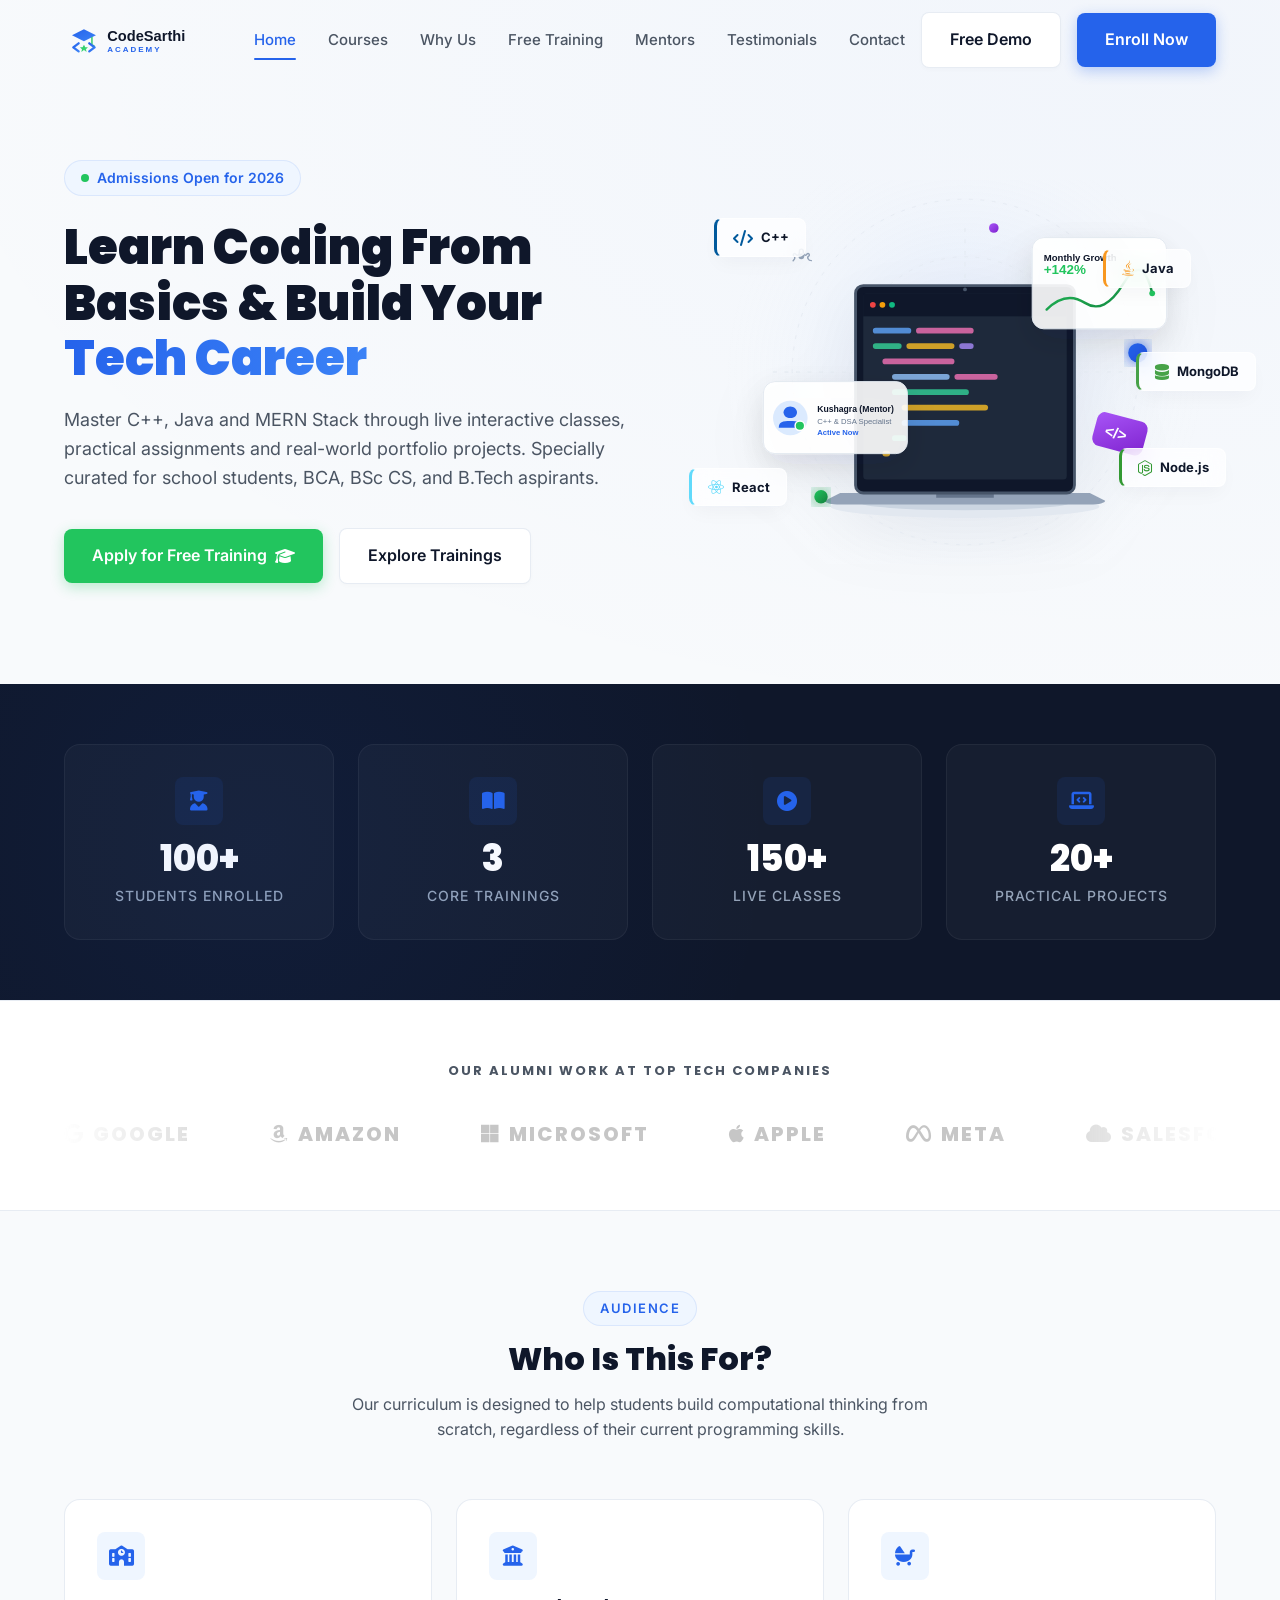
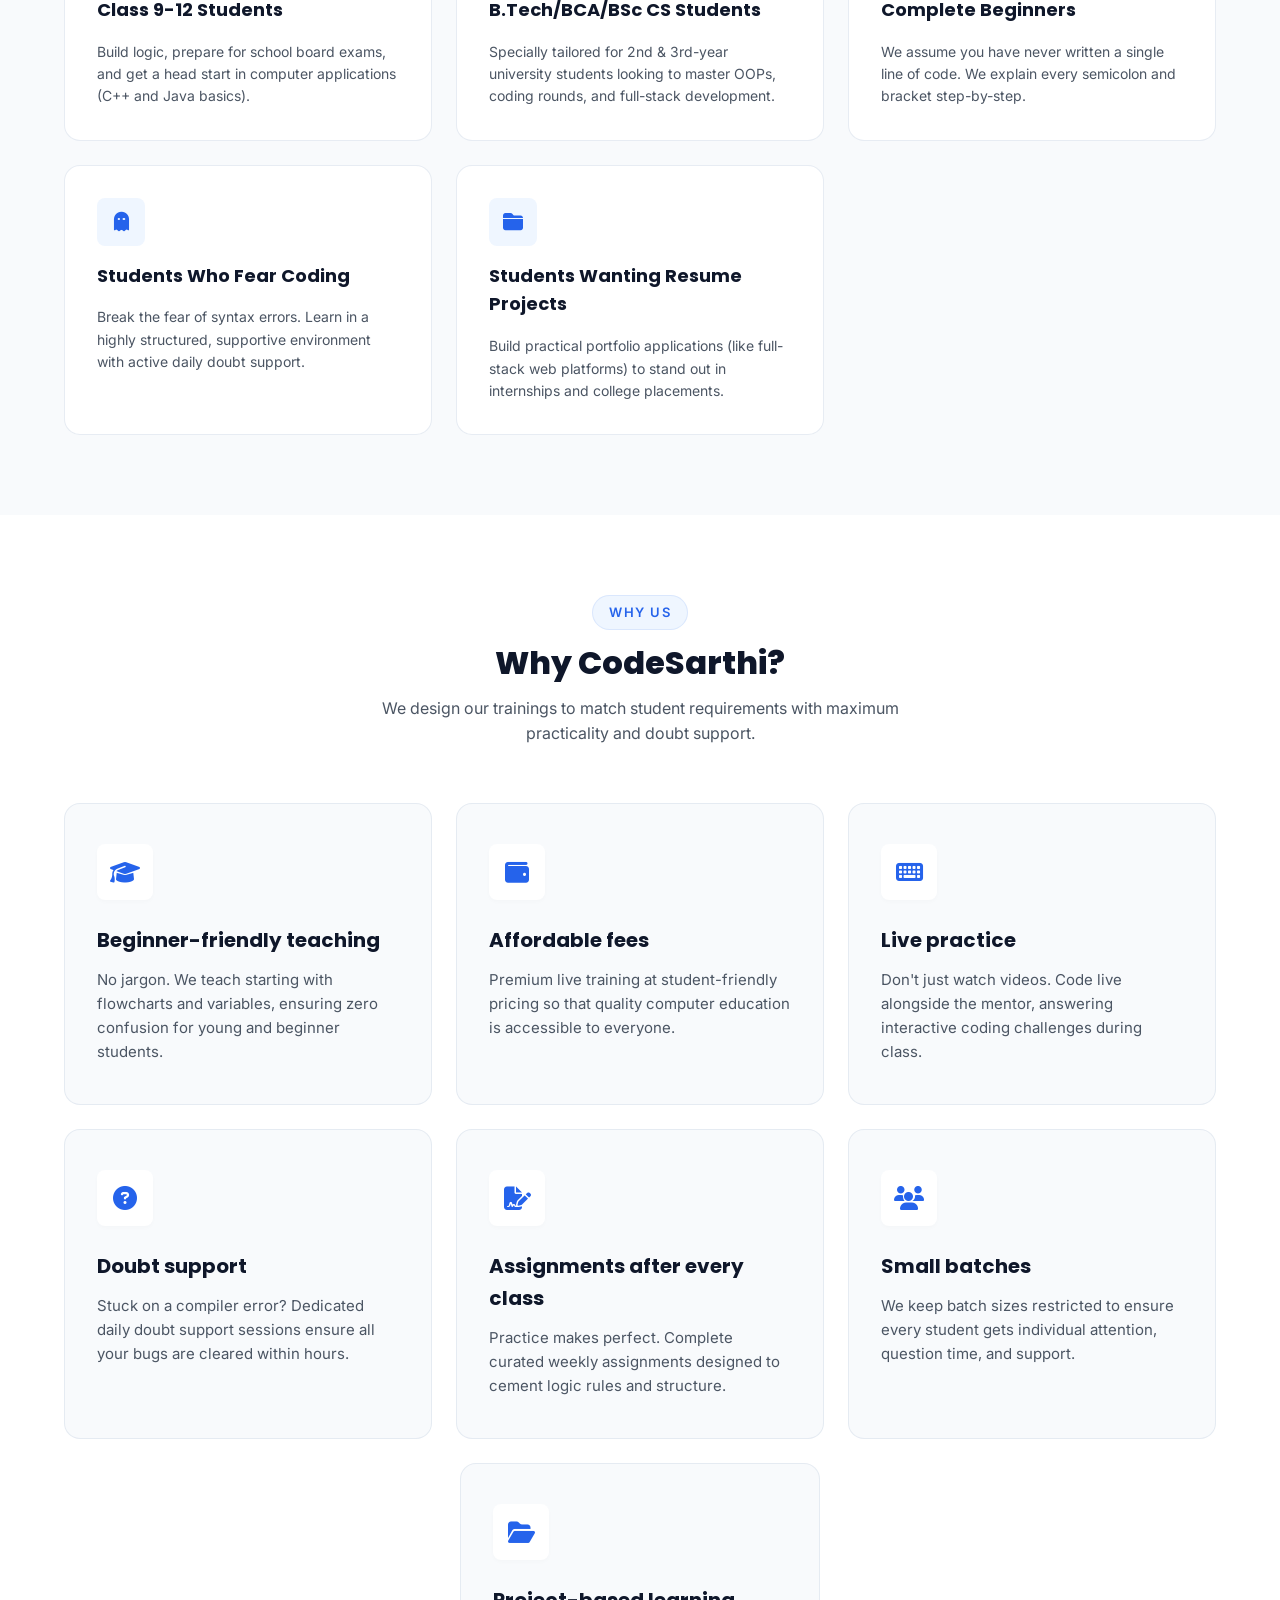
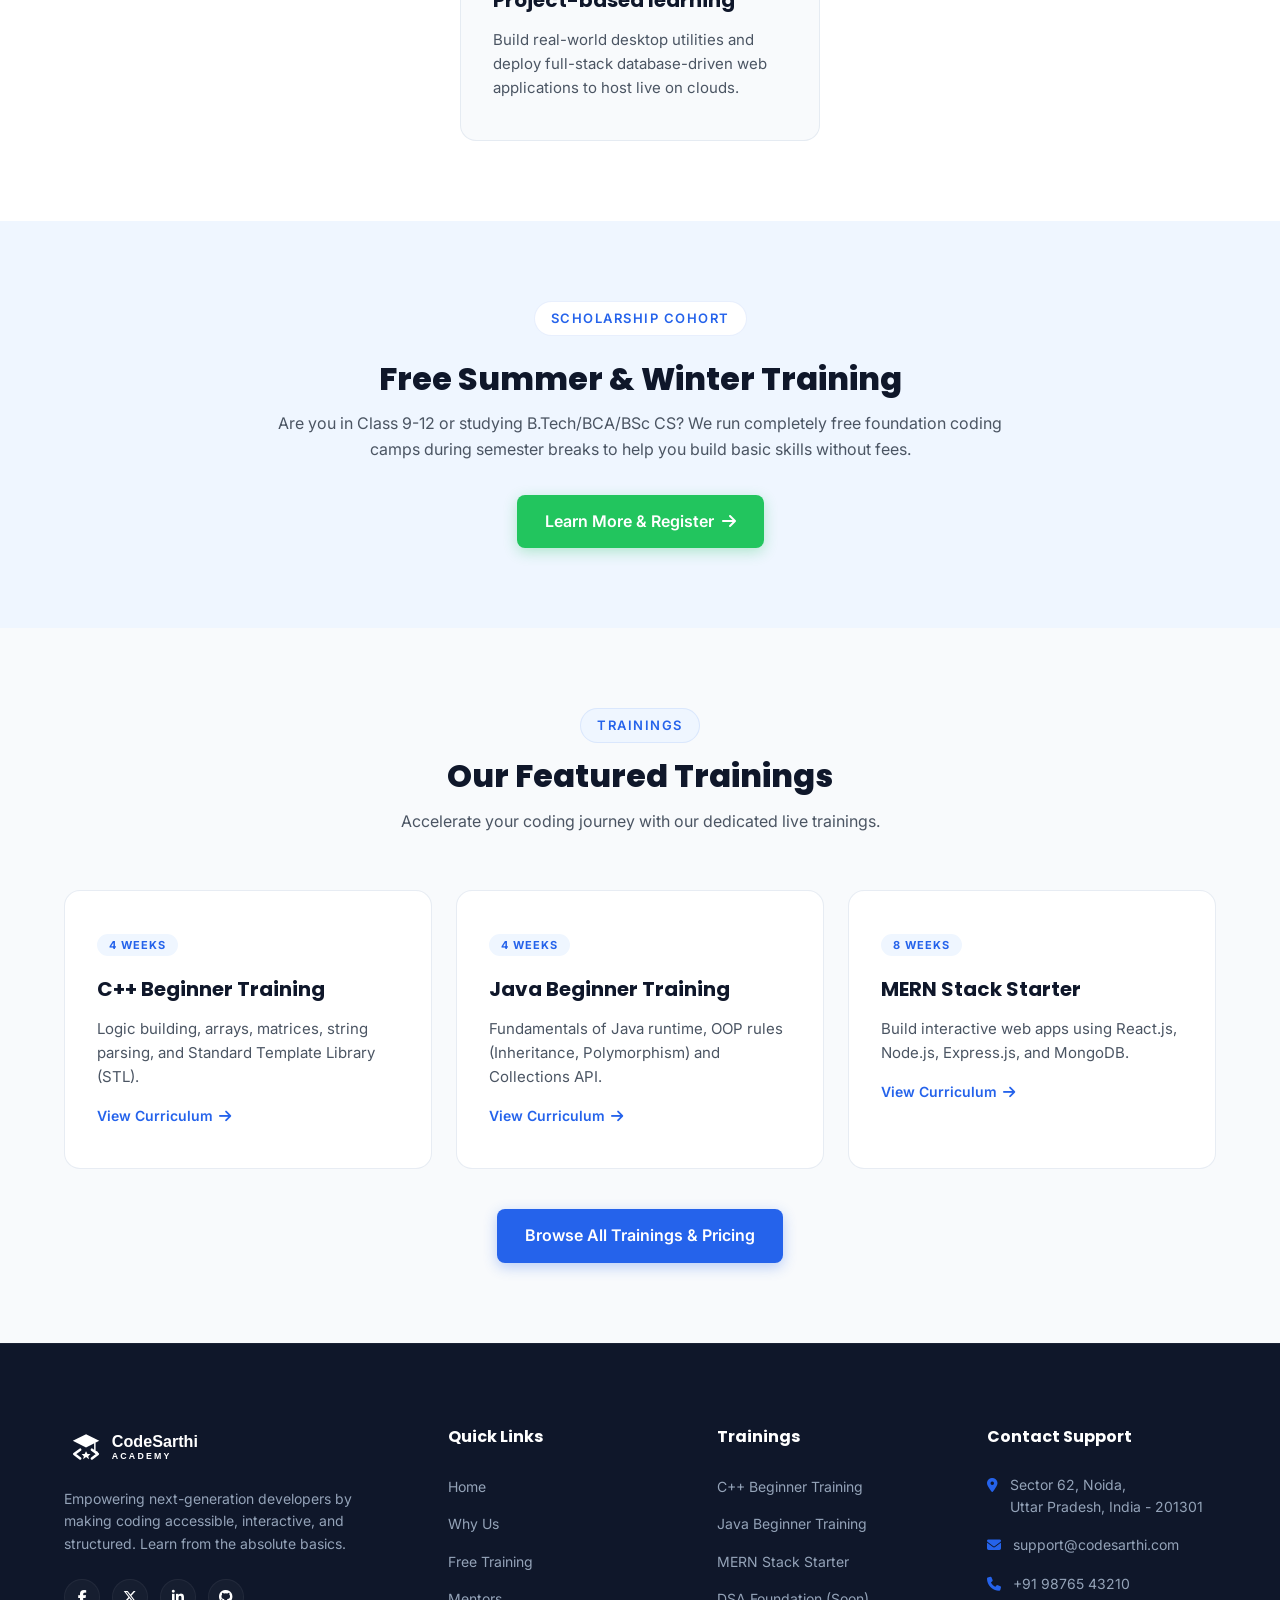
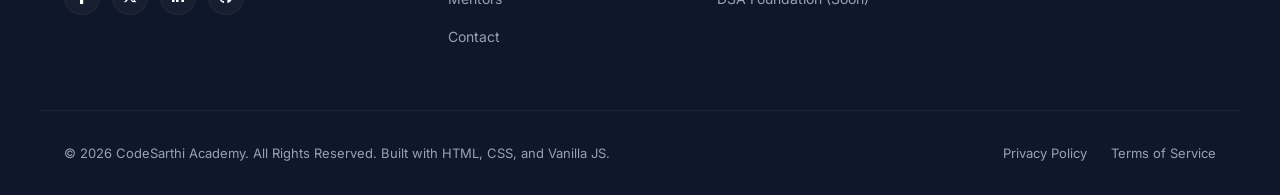
==== index.html @ 5a0ca350 "Initial commit" ====
<!DOCTYPE html>
<html lang="en">
<head>
  <!-- SEO Meta Tags -->
  <meta charset="UTF-8">
  <meta name="viewport" content="width=device-width, initial-scale=1.0">
  <title>CodeSarthi Academy | Learn C++, Java &amp; MERN Stack</title>
  
  <meta name="description" content="Learn C++, Java, DSA and MERN Stack through live coding classes, assignments and projects." />
  <meta name="keywords" content="C++, Java, MERN Stack, Coding Classes, Programming Course, DSA, Web Development" />
  
  <!-- Open Graph / Facebook -->
  <meta property="og:type" content="website">
  <meta property="og:url" content="https://codesarthi-academy.vercel.app/">
  <meta property="og:title" content="CodeSarthi Academy | Learn C++, Java &amp; MERN Stack">
  <meta property="og:description" content="Master C++, Java and MERN Stack through live classes, practical assignments and real-world projects. Learn from basics at student-friendly fees.">
  <meta property="og:image" content="images/hero-illustration.svg">

  <!-- Twitter -->
  <meta property="twitter:card" content="summary_large_image">
  <meta property="twitter:url" content="https://codesarthi-academy.vercel.app/">
  <meta property="twitter:title" content="CodeSarthi Academy | Learn C++, Java &amp; MERN Stack">
  <meta property="twitter:description" content="Master C++, Java and MERN Stack through live classes, practical assignments and real-world projects. Learn from basics at student-friendly fees.">
  <meta property="twitter:image" content="images/hero-illustration.svg">

  <!-- Favicon / Logo Icon -->
  <link rel="icon" type="image/svg+xml" href="images/logo.svg">

  <!-- FontAwesome for icons -->
  <link rel="stylesheet" href="https://cdnjs.cloudflare.com/ajax/libs/font-awesome/6.4.0/css/all.min.css" integrity="sha512-iecdLmaskl7CVkqkXNQ/ZH/XLlvWZOJyj7Yy7tcenmpD1ypASozpmT/E0iPtmFIB46ZmdtAc9eNBvH0H/ZpiBw==" crossorigin="anonymous" referrerpolicy="no-referrer" />

  <!-- Local CSS Styling -->
  <link rel="stylesheet" href="css/style.css">
</head>
<body>

  <!-- ================================================================
       1. NAVBAR SECTION
  ================================================================ -->
  <header class="header" id="navbar">
    <div class="container navbar">
      <a href="index.html" class="logo">
        <img src="images/logo.svg" alt="CodeSarthi Academy Logo">
      </a>
      
      <nav class="nav-menu">
        <a href="index.html" class="nav-link active">Home</a>
        <a href="courses.html" class="nav-link">Courses</a>
        <a href="index.html#why-us" class="nav-link">Why Us</a>
        <a href="training.html" class="nav-link">Free Training</a>
        <a href="mentors.html" class="nav-link">Mentors</a>
        <a href="testimonials.html" class="nav-link">Testimonials</a>
        <a href="contact.html" class="nav-link">Contact</a>
      </nav>
      
      <div class="nav-actions">
        <a href="contact.html#demo-form" class="btn btn-secondary">Free Demo</a>
        <a href="courses.html" class="btn btn-primary">Enroll Now</a>
      </div>

      <!-- Hamburger mobile trigger -->
      <div class="hamburger">
        <span></span>
        <span></span>
        <span></span>
      </div>
    </div>
  </header>


  <!-- ================================================================
       2. HERO SECTION
  ================================================================ -->
  <section class="hero" id="home">
    <div class="container hero-grid">
      <div class="hero-content reveal active">
        <div class="hero-tag">
          <span class="dot"></span> Admissions Open for 2026
        </div>
        <h1 class="hero-title">Learn Coding From Basics &amp; Build Your <span>Tech Career</span></h1>
        <p class="hero-desc">Master C++, Java and MERN Stack through live interactive classes, practical assignments and real-world portfolio projects. Specially curated for school students, BCA, BSc CS, and B.Tech aspirants.</p>
        <div class="hero-buttons">
          <a href="training.html" class="btn btn-accent">Apply for Free Training <i class="fa-solid fa-graduation-cap"></i></a>
          <a href="courses.html" class="btn btn-secondary">Explore Trainings</a>
        </div>
      </div>
      
      <div class="hero-image-container reveal active">
        <!-- Floating technology badges with custom icons -->
        <div class="tech-badge cpp">
          <i class="fa-solid fa-code" style="color: #00599C;"></i> C++
        </div>
        <div class="tech-badge java">
          <i class="fa-brands fa-java" style="color: #F89820;"></i> Java
        </div>
        <div class="tech-badge react">
          <i class="fa-brands fa-react" style="color: #61DAFB;"></i> React
        </div>
        <div class="tech-badge node">
          <i class="fa-brands fa-node-js" style="color: #339933;"></i> Node.js
        </div>
        <div class="tech-badge mongo">
          <i class="fa-solid fa-database" style="color: #47A248;"></i> MongoDB
        </div>
        
        <img class="hero-illustration" src="images/hero-illustration.svg" alt="CodeSarthi Coding Illustration">
      </div>
    </div>
  </section>


  <!-- ================================================================
       3. STATS SECTION
  ================================================================ -->
  <section class="stats">
    <div class="container stats-grid">
      <div class="stat-card">
        <div class="stat-icon"><i class="fa-solid fa-user-graduate"></i></div>
        <div class="stat-number" data-target="100" data-suffix="+">0</div>
        <div class="stat-label">Students Enrolled</div>
      </div>
      <div class="stat-card">
        <div class="stat-icon"><i class="fa-solid fa-book-open"></i></div>
        <div class="stat-number" data-target="3" data-suffix="">0</div>
        <div class="stat-label">Core Trainings</div>
      </div>
      <div class="stat-card">
        <div class="stat-icon"><i class="fa-solid fa-circle-play"></i></div>
        <div class="stat-number" data-target="150" data-suffix="+">0</div>
        <div class="stat-label">Live Classes</div>
      </div>
      <div class="stat-card">
        <div class="stat-icon"><i class="fa-solid fa-laptop-code"></i></div>
        <div class="stat-number" data-target="20" data-suffix="+">0</div>
        <div class="stat-label">Practical Projects</div>
      </div>
    </div>
  </section>


  <!-- ================================================================
       HIRING PARTNERS TICKER SECTION
  ================================================================ -->
  <section class="partners-section">
    <div class="container">
      <h3 class="partners-title">Our Alumni Work At Top Tech Companies</h3>
      <div class="ticker-container">
        <div class="ticker-track">
          <!-- Repeat twice for infinite seamless scroll -->
          <div class="ticker-logo"><i class="fa-brands fa-google"></i> Google</div>
          <div class="ticker-logo"><i class="fa-brands fa-amazon"></i> Amazon</div>
          <div class="ticker-logo"><i class="fa-brands fa-microsoft"></i> Microsoft</div>
          <div class="ticker-logo"><i class="fa-brands fa-apple"></i> Apple</div>
          <div class="ticker-logo"><i class="fa-brands fa-meta"></i> Meta</div>
          <div class="ticker-logo"><i class="fa-solid fa-cloud"></i> Salesforce</div>
          <div class="ticker-logo"><i class="fa-solid fa-code"></i> Coding Ninjas</div>
          
          <!-- Track Repeat -->
          <div class="ticker-logo"><i class="fa-brands fa-google"></i> Google</div>
          <div class="ticker-logo"><i class="fa-brands fa-amazon"></i> Amazon</div>
          <div class="ticker-logo"><i class="fa-brands fa-microsoft"></i> Microsoft</div>
          <div class="ticker-logo"><i class="fa-brands fa-apple"></i> Apple</div>
          <div class="ticker-logo"><i class="fa-brands fa-meta"></i> Meta</div>
          <div class="ticker-logo"><i class="fa-solid fa-cloud"></i> Salesforce</div>
          <div class="ticker-logo"><i class="fa-solid fa-code"></i> Coding Ninjas</div>
        </div>
      </div>
    </div>
  </section>


  <!-- ================================================================
       WHO IS THIS FOR SECTION
  ================================================================ -->
  <section class="section" style="background-color: var(--background);">
    <div class="container">
      <div class="section-header reveal">
        <span class="section-tag">Audience</span>
        <h2 class="section-title">Who Is This For?</h2>
        <p class="section-subtitle">Our curriculum is designed to help students build computational thinking from scratch, regardless of their current programming skills.</p>
      </div>

      <div class="who-for-grid">
        <!-- Target 1 -->
        <div class="who-for-card reveal">
          <div class="who-for-icon"><i class="fa-solid fa-school"></i></div>
          <h3 class="who-for-title">Class 9-12 Students</h3>
          <p class="who-for-desc">Build logic, prepare for school board exams, and get a head start in computer applications (C++ and Java basics).</p>
        </div>

        <!-- Target 2 -->
        <div class="who-for-card reveal">
          <div class="who-for-icon"><i class="fa-solid fa-university"></i></div>
          <h3 class="who-for-title">B.Tech/BCA/BSc CS Students</h3>
          <p class="who-for-desc">Specially tailored for 2nd &amp; 3rd-year university students looking to master OOPs, coding rounds, and full-stack development.</p>
        </div>

        <!-- Target 3 -->
        <div class="who-for-card reveal">
          <div class="who-for-icon"><i class="fa-solid fa-baby-carriage"></i></div>
          <h3 class="who-for-title">Complete Beginners</h3>
          <p class="who-for-desc">We assume you have never written a single line of code. We explain every semicolon and bracket step-by-step.</p>
        </div>

        <!-- Target 4 -->
        <div class="who-for-card reveal">
          <div class="who-for-icon"><i class="fa-solid fa-ghost"></i></div>
          <h3 class="who-for-title">Students Who Fear Coding</h3>
          <p class="who-for-desc">Break the fear of syntax errors. Learn in a highly structured, supportive environment with active daily doubt support.</p>
        </div>

        <!-- Target 5 -->
        <div class="who-for-card reveal">
          <div class="who-for-icon"><i class="fa-solid fa-folder-closed"></i></div>
          <h3 class="who-for-title">Students Wanting Resume Projects</h3>
          <p class="who-for-desc">Build practical portfolio applications (like full-stack web platforms) to stand out in internships and college placements.</p>
        </div>
      </div>
    </div>
  </section>


  <!-- ================================================================
       4. WHY CHOOSE US
  ================================================================ -->
  <section class="why-us section" id="why-us" style="background-color: white;">
    <div class="container">
      <div class="section-header reveal">
        <span class="section-tag">Why Us</span>
        <h2 class="section-title">Why CodeSarthi?</h2>
        <p class="section-subtitle">We design our trainings to match student requirements with maximum practicality and doubt support.</p>
      </div>
      
      <div class="why-grid-7">
        <div class="why-card reveal">
          <div class="why-icon-box"><i class="fa-solid fa-graduation-cap"></i></div>
          <h3 class="why-title">Beginner-friendly teaching</h3>
          <p class="why-desc">No jargon. We teach starting with flowcharts and variables, ensuring zero confusion for young and beginner students.</p>
        </div>
        
        <div class="why-card reveal">
          <div class="why-icon-box"><i class="fa-solid fa-wallet"></i></div>
          <h3 class="why-title">Affordable fees</h3>
          <p class="why-desc">Premium live training at student-friendly pricing so that quality computer education is accessible to everyone.</p>
        </div>
        
        <div class="why-card reveal">
          <div class="why-icon-box"><i class="fa-solid fa-keyboard"></i></div>
          <h3 class="why-title">Live practice</h3>
          <p class="why-desc">Don't just watch videos. Code live alongside the mentor, answering interactive coding challenges during class.</p>
        </div>
        
        <div class="why-card reveal">
          <div class="why-icon-box"><i class="fa-solid fa-circle-question"></i></div>
          <h3 class="why-title">Doubt support</h3>
          <p class="why-desc">Stuck on a compiler error? Dedicated daily doubt support sessions ensure all your bugs are cleared within hours.</p>
        </div>
        
        <div class="why-card reveal">
          <div class="why-icon-box"><i class="fa-solid fa-file-signature"></i></div>
          <h3 class="why-title">Assignments after every class</h3>
          <p class="why-desc">Practice makes perfect. Complete curated weekly assignments designed to cement logic rules and structure.</p>
        </div>
        
        <div class="why-card reveal">
          <div class="why-icon-box"><i class="fa-solid fa-users"></i></div>
          <h3 class="why-title">Small batches</h3>
          <p class="why-desc">We keep batch sizes restricted to ensure every student gets individual attention, question time, and support.</p>
        </div>

        <div class="why-card reveal">
          <div class="why-icon-box"><i class="fa-solid fa-folder-open"></i></div>
          <h3 class="why-title">Project-based learning</h3>
          <p class="why-desc">Build real-world desktop utilities and deploy full-stack database-driven web applications to host live on clouds.</p>
        </div>
      </div>
    </div>
  </section>


  <!-- ================================================================
       5. TRAINING TEASER SECTION
  ================================================================ -->
  <section class="section" style="background-color: var(--primary-light);">
    <div class="container" style="text-align: center; max-width: 800px;">
      <div class="reveal">
        <span class="section-tag" style="background-color: white;">Scholarship Cohort</span>
        <h2 class="section-title" style="margin-top: 10px;">Free Summer &amp; Winter Training</h2>
        <p class="section-subtitle" style="margin-bottom: 32px;">Are you in Class 9-12 or studying B.Tech/BCA/BSc CS? We run completely free foundation coding camps during semester breaks to help you build basic skills without fees.</p>
        <a href="training.html" class="btn btn-accent">Learn More &amp; Register <i class="fa-solid fa-arrow-right"></i></a>
      </div>
    </div>
  </section>


  <!-- ================================================================
       6. COURSES TEASER
  ================================================================ -->
  <section class="section">
    <div class="container">
      <div class="section-header reveal">
        <span class="section-tag">Trainings</span>
        <h2 class="section-title">Our Featured Trainings</h2>
        <p class="section-subtitle">Accelerate your coding journey with our dedicated live trainings.</p>
      </div>

      <!-- Preview layout containing 3 major training courses -->
      <div class="why-grid" style="margin-bottom: 40px;">
        <div class="why-card reveal" style="background-color: white; border-color: var(--border-color);">
          <span class="cohort-season" style="background-color: var(--primary-light); color: var(--primary); padding: 4px 12px; border-radius: 30px; font-weight: 700; font-size: 11px;">4 WEEKS</span>
          <h3 class="why-title" style="margin-top: 16px;">C++ Beginner Training</h3>
          <p class="why-desc">Logic building, arrays, matrices, string parsing, and Standard Template Library (STL).</p>
          <a href="courses.html" style="color: var(--primary); font-weight: 600; display: inline-flex; align-items: center; margin-top: 16px; font-size: 14px;">View Curriculum <i class="fa-solid fa-arrow-right" style="margin-left: 6px;"></i></a>
        </div>

        <div class="why-card reveal" style="background-color: white; border-color: var(--border-color);">
          <span class="cohort-season" style="background-color: var(--primary-light); color: var(--primary); padding: 4px 12px; border-radius: 30px; font-weight: 700; font-size: 11px;">4 WEEKS</span>
          <h3 class="why-title" style="margin-top: 16px;">Java Beginner Training</h3>
          <p class="why-desc">Fundamentals of Java runtime, OOP rules (Inheritance, Polymorphism) and Collections API.</p>
          <a href="courses.html" style="color: var(--primary); font-weight: 600; display: inline-flex; align-items: center; margin-top: 16px; font-size: 14px;">View Curriculum <i class="fa-solid fa-arrow-right" style="margin-left: 6px;"></i></a>
        </div>

        <div class="why-card reveal" style="background-color: white; border-color: var(--border-color);">
          <span class="cohort-season" style="background-color: var(--primary-light); color: var(--primary); padding: 4px 12px; border-radius: 30px; font-weight: 700; font-size: 11px;">8 WEEKS</span>
          <h3 class="why-title" style="margin-top: 16px;">MERN Stack Starter</h3>
          <p class="why-desc">Build interactive web apps using React.js, Node.js, Express.js, and MongoDB.</p>
          <a href="courses.html" style="color: var(--primary); font-weight: 600; display: inline-flex; align-items: center; margin-top: 16px; font-size: 14px;">View Curriculum <i class="fa-solid fa-arrow-right" style="margin-left: 6px;"></i></a>
        </div>
      </div>

      <div style="text-align: center;">
        <a href="courses.html" class="btn btn-primary">Browse All Trainings &amp; Pricing</a>
      </div>
    </div>
  </section>


  <!-- ================================================================
       12. FOOTER SECTION
  ================================================================ -->
  <footer class="footer">
    <div class="container footer-grid">
      <div class="footer-brand">
        <img src="images/logo.svg" alt="CodeSarthi Logo Light">
        <p class="footer-desc">Empowering next-generation developers by making coding accessible, interactive, and structured. Learn from the absolute basics.</p>
        <div class="footer-socials">
          <a href="#" class="footer-social-btn"><i class="fa-brands fa-facebook-f"></i></a>
          <a href="#" class="footer-social-btn"><i class="fa-brands fa-x-twitter"></i></a>
          <a href="#" class="footer-social-btn"><i class="fa-brands fa-linkedin-in"></i></a>
          <a href="#" class="footer-social-btn"><i class="fa-brands fa-github"></i></a>
        </div>
      </div>
      
      <div>
        <h3 class="footer-title">Quick Links</h3>
        <ul class="footer-links">
          <li><a href="index.html" class="footer-link">Home</a></li>
          <li><a href="index.html#why-us" class="footer-link">Why Us</a></li>
          <li><a href="training.html" class="footer-link">Free Training</a></li>
          <li><a href="mentors.html" class="footer-link">Mentors</a></li>
          <li><a href="contact.html" class="footer-link">Contact</a></li>
        </ul>
      </div>
      
      <div>
        <h3 class="footer-title">Trainings</h3>
        <ul class="footer-links">
          <li><a href="courses.html" class="footer-link">C++ Beginner Training</a></li>
          <li><a href="courses.html" class="footer-link">Java Beginner Training</a></li>
          <li><a href="courses.html" class="footer-link">MERN Stack Starter</a></li>
          <li><a href="courses.html" class="footer-link">DSA Foundation (Soon)</a></li>
        </ul>
      </div>
      
      <div>
        <h3 class="footer-title">Contact Support</h3>
        <div class="footer-info-item">
          <i class="fa-solid fa-map-marker-alt"></i>
          <span>Sector 62, Noida,<br>Uttar Pradesh, India - 201301</span>
        </div>
        <div class="footer-info-item">
          <i class="fa-solid fa-envelope"></i>
          <span>support@codesarthi.com</span>
        </div>
        <div class="footer-info-item">
          <i class="fa-solid fa-phone"></i>
          <span>+91 98765 43210</span>
        </div>
      </div>
    </div>
    
    <div class="container footer-bottom">
      <p class="footer-copy">&copy; 2026 CodeSarthi Academy. All Rights Reserved. Built with HTML, CSS, and Vanilla JS.</p>
      <div class="footer-meta-links">
        <a href="#" class="footer-meta-link">Privacy Policy</a>
        <a href="#" class="footer-meta-link">Terms of Service</a>
      </div>
    </div>
  </footer>

  <!-- Floating Back To Top button -->
  <div class="back-to-top">
    <i class="fa-solid fa-arrow-up"></i>
  </div>

  <!-- Pure JavaScript Logic -->
  <script src="js/script.js"></script>
</body>
</html>
---- css/style.css ----
/* 
================================================================
   CODESARTHI ACADEMY - MODERN CSS STYLE SHEET
   Aesthetic: Premium EdTech Landing Page
   Inspired by: Coding Ninjas, Scaler, Coursera
================================================================
*/

/* --- Google Fonts Import --- */
@import url('https://fonts.googleapis.com/css2?family=Inter:wght@300;400;500;600;700&family=Poppins:wght@400;500;600;700;800;900&display=swap');

/* --- CSS Variables & Design Tokens --- */
:root {
  /* Colors */
  --primary: #2563EB;
  --primary-hover: #1D4ED8;
  --primary-light: #EFF6FF;
  --secondary: #0F172A;
  --secondary-light: #1E293B;
  --accent: #22C55E;
  --accent-hover: #16A34A;
  --accent-light: #F0FDF4;
  --background: #F8FAFC;
  --text: #111827;
  --text-muted: #4B5563;
  --card-bg: rgba(255, 255, 255, 0.75);
  --border-color: rgba(226, 232, 240, 0.8);
  
  /* Typography */
  --font-headings: 'Poppins', sans-serif;
  --font-body: 'Inter', sans-serif;
  
  /* Shadows & Glassmorphism */
  --shadow-sm: 0 2px 4px rgba(0, 0, 0, 0.02);
  --shadow-md: 0 10px 20px -5px rgba(15, 23, 42, 0.04);
  --shadow-lg: 0 20px 40px -15px rgba(15, 23, 42, 0.08);
  --shadow-inset: inset 0 2px 4px rgba(255, 255, 255, 0.8);
  --glass-bg: rgba(255, 255, 255, 0.75);
  --glass-border: rgba(255, 255, 255, 0.6);
  --glass-filter: blur(12px) saturate(180%);
  
  /* Borders & Transitions */
  --radius-sm: 8px;
  --radius-md: 16px;
  --radius-lg: 24px;
  --radius-round: 50%;
  --transition: all 0.3s cubic-bezier(0.4, 0, 0.2, 1);
  --transition-slow: all 0.5s cubic-bezier(0.4, 0, 0.2, 1);
  
  /* Layout */
  --container-width: 1200px;
}

/* --- Base & Reset --- */
* {
  box-sizing: border-box;
  margin: 0;
  padding: 0;
}

html {
  scroll-behavior: smooth;
  scroll-padding-top: 80px; /* Offset for sticky header */
}

body {
  font-family: var(--font-body);
  background-color: var(--background);
  color: var(--text);
  line-height: 1.6;
  overflow-x: hidden;
  -webkit-font-smoothing: antialiased;
}

img {
  max-width: 100%;
  height: auto;
  display: block;
}

a {
  text-decoration: none;
  color: inherit;
  transition: var(--transition);
}

button, input, select, textarea {
  font-family: inherit;
  font-size: inherit;
  outline: none;
  border: none;
}

ul {
  list-style: none;
}

/* --- Layout Utility Classes --- */
.container {
  width: 100%;
  max-width: var(--container-width);
  margin: 0 auto;
  padding: 0 24px;
}

.section {
  padding: 80px 0;
}

.section-header {
  text-align: center;
  max-width: 600px;
  margin: 0 auto 56px auto;
}

.section-tag {
  display: inline-block;
  font-family: var(--font-body);
  font-weight: 600;
  font-size: 13px;
  color: var(--primary);
  text-transform: uppercase;
  letter-spacing: 1.5px;
  margin-bottom: 12px;
  background-color: var(--primary-light);
  padding: 6px 16px;
  border-radius: 30px;
  border: 1px solid rgba(37, 99, 235, 0.1);
}

.section-title {
  font-family: var(--font-headings);
  font-weight: 800;
  font-size: 32px;
  color: var(--secondary);
  line-height: 1.3;
}

.section-subtitle {
  font-size: 16px;
  color: var(--text-muted);
  margin-top: 12px;
}

/* --- Buttons --- */
.btn {
  display: inline-flex;
  align-items: center;
  justify-content: center;
  font-weight: 600;
  padding: 14px 28px;
  border-radius: var(--radius-sm);
  cursor: pointer;
  transition: var(--transition);
  font-family: var(--font-body);
  gap: 8px;
}

.btn-primary {
  background-color: var(--primary);
  color: white;
  box-shadow: 0 4px 14px rgba(37, 99, 235, 0.3);
  position: relative;
  overflow: hidden;
  z-index: 1;
}

.btn-primary::after {
  content: '';
  position: absolute;
  top: 0;
  left: 0;
  width: 100%;
  height: 100%;
  background: linear-gradient(90deg, transparent, rgba(255,255,255,0.2), transparent);
  transform: translateX(-100%);
  z-index: -1;
  transition: 0.6s;
}

.btn-primary:hover::after {
  transform: translateX(100%);
}

.btn-primary:hover {
  background-color: var(--primary-hover);
  box-shadow: 0 6px 20px rgba(37, 99, 235, 0.4);
  transform: translateY(-2px);
}

.btn-secondary {
  background-color: white;
  color: var(--secondary);
  border: 1px solid var(--border-color);
  box-shadow: var(--shadow-sm);
}

.btn-secondary:hover {
  background-color: var(--background);
  border-color: var(--secondary);
  transform: translateY(-2px);
}

.btn-accent {
  background-color: var(--accent);
  color: white;
  box-shadow: 0 4px 14px rgba(34, 197, 94, 0.3);
}

.btn-accent:hover {
  background-color: var(--accent-hover);
  box-shadow: 0 6px 20px rgba(34, 197, 94, 0.4);
  transform: translateY(-2px);
}

.btn:active {
  transform: translateY(0);
}

/* --- Scroll Reveal Classes --- */
.reveal {
  opacity: 0;
  transform: translateY(30px);
  transition: opacity 0.8s ease, transform 0.8s ease;
}

.reveal.revealed,
.reveal.active {
  opacity: 1;
  transform: translateY(0);
}

/* ================================================================
   1. NAVBAR SECTION
================================================================ */
.header {
  position: fixed;
  top: 0;
  left: 0;
  width: 100%;
  z-index: 1000;
  background-color: transparent;
  border-bottom: 1px solid transparent;
  transition: var(--transition);
}

.header.scrolled {
  background-color: var(--glass-bg);
  border-bottom: 1px solid var(--border-color);
  backdrop-filter: var(--glass-filter);
  box-shadow: var(--shadow-sm);
}

.navbar {
  display: flex;
  align-items: center;
  justify-content: space-between;
  height: 80px;
  transition: var(--transition);
}

.header.scrolled .navbar {
  height: 70px;
}

.logo {
  display: flex;
  align-items: center;
}

.logo img {
  height: 40px;
  width: auto;
}

.nav-menu {
  display: flex;
  align-items: center;
  gap: 32px;
}

.nav-link {
  font-family: var(--font-body);
  font-weight: 500;
  font-size: 15px;
  color: var(--text-muted);
  position: relative;
  padding: 8px 0;
}

.nav-link:hover, 
.nav-link.active {
  color: var(--primary);
}

.nav-link::after {
  content: '';
  position: absolute;
  bottom: 0;
  left: 0;
  width: 0;
  height: 2px;
  background-color: var(--primary);
  transition: var(--transition);
  border-radius: 2px;
}

.nav-link:hover::after,
.nav-link.active::after {
  width: 100%;
}

.nav-actions {
  display: flex;
  align-items: center;
  gap: 16px;
}

/* Mobile Hamburger Menu */
.hamburger {
  display: none;
  cursor: pointer;
  flex-direction: column;
  justify-content: space-between;
  width: 24px;
  height: 18px;
  z-index: 1010;
}

.hamburger span {
  display: block;
  width: 100%;
  height: 2.5px;
  background-color: var(--secondary);
  border-radius: 4px;
  transition: var(--transition);
}

/* ================================================================
   2. HERO SECTION
================================================================ */
.hero {
  position: relative;
  padding-top: 160px; /* Accounts for navbar space */
  padding-bottom: 100px;
  overflow: hidden;
  background: radial-gradient(100% 100% at 90% 10%, rgba(37, 99, 235, 0.03) 0%, rgba(248, 250, 252, 0) 100%);
}

.hero-grid {
  display: grid;
  grid-template-columns: 1.2fr 1fr;
  align-items: center;
  gap: 48px;
}

.hero-content {
  max-width: 620px;
}

.hero-tag {
  display: inline-flex;
  align-items: center;
  gap: 8px;
  background-color: var(--primary-light);
  color: var(--primary);
  font-weight: 600;
  font-size: 14px;
  padding: 6px 16px;
  border-radius: 30px;
  margin-bottom: 24px;
  border: 1px solid rgba(37, 99, 235, 0.1);
}

.hero-tag .dot {
  width: 8px;
  height: 8px;
  background-color: var(--accent);
  border-radius: 50%;
  animation: pulse 1.5s infinite;
}

@keyframes pulse {
  0% { transform: scale(0.95); box-shadow: 0 0 0 0 rgba(34, 197, 94, 0.7); }
  70% { transform: scale(1); box-shadow: 0 0 0 6px rgba(34, 197, 94, 0); }
  100% { transform: scale(0.95); box-shadow: 0 0 0 0 rgba(34, 197, 94, 0); }
}

.hero-title {
  font-family: var(--font-headings);
  font-weight: 900;
  font-size: 48px;
  color: var(--secondary);
  line-height: 1.15;
  margin-bottom: 20px;
}

.hero-title span {
  color: var(--primary);
  background: linear-gradient(90deg, var(--primary) 0%, #3B82F6 100%);
  -webkit-background-clip: text;
  -webkit-text-fill-color: transparent;
}

.hero-desc {
  font-size: 18px;
  color: var(--text-muted);
  margin-bottom: 36px;
  line-height: 1.6;
}

.hero-buttons {
  display: flex;
  align-items: center;
  gap: 16px;
  flex-wrap: wrap;
}

.hero-image-container {
  position: relative;
  display: flex;
  justify-content: center;
  align-items: center;
}

.hero-illustration {
  width: 100%;
  max-width: 480px;
  position: relative;
  z-index: 2;
  filter: drop-shadow(0 20px 30px rgba(15, 23, 42, 0.05));
}

/* Floating Technology Badges */
.tech-badge {
  position: absolute;
  z-index: 3;
  background: var(--glass-bg);
  border: 1px solid var(--glass-border);
  backdrop-filter: var(--glass-filter);
  padding: 8px 16px;
  border-radius: var(--radius-sm);
  display: flex;
  align-items: center;
  gap: 8px;
  box-shadow: var(--shadow-md);
  font-weight: 700;
  font-size: 13px;
  color: var(--secondary);
  pointer-events: none;
}

.tech-badge i {
  font-size: 16px;
}

.tech-badge.cpp {
  top: 10%;
  left: 0%;
  border-left: 3px solid #00599C;
  animation: float1 4s ease-in-out infinite;
}

.tech-badge.java {
  top: 18%;
  right: 5%;
  border-left: 3px solid #F89820;
  animation: float2 5s ease-in-out infinite;
}

.tech-badge.react {
  bottom: 15%;
  left: -5%;
  border-left: 3px solid #61DAFB;
  animation: float3 4.5s ease-in-out infinite;
}

.tech-badge.node {
  bottom: 20%;
  right: -2%;
  border-left: 3px solid #339933;
  animation: float1 4.8s ease-in-out infinite;
}

.tech-badge.mongo {
  bottom: 45%;
  right: -8%;
  border-left: 3px solid #47A248;
  animation: float2 5.2s ease-in-out infinite;
}

@keyframes float1 {
  0% { transform: translateY(0px) rotate(0deg); }
  50% { transform: translateY(-10px) rotate(1deg); }
  100% { transform: translateY(0px) rotate(0deg); }
}

@keyframes float2 {
  0% { transform: translateY(0px) rotate(0deg); }
  50% { transform: translateY(-14px) rotate(-1deg); }
  100% { transform: translateY(0px) rotate(0deg); }
}

@keyframes float3 {
  0% { transform: translateY(0px) rotate(0deg); }
  50% { transform: translateY(-8px) rotate(1.5deg); }
  100% { transform: translateY(0px) rotate(0deg); }
}

/* ================================================================
   3. STATS SECTION
================================================================ */
.stats {
  background-color: var(--secondary);
  padding: 60px 0;
  position: relative;
  z-index: 10;
  overflow: hidden;
}

.stats::before {
  content: '';
  position: absolute;
  top: 0;
  left: 0;
  width: 100%;
  height: 100%;
  background-image: radial-gradient(circle at 20% 50%, rgba(37, 99, 235, 0.08) 0%, transparent 50%);
  pointer-events: none;
}

.stats-grid {
  display: grid;
  grid-template-columns: repeat(4, 1fr);
  gap: 24px;
}

.stat-card {
  background-color: rgba(255, 255, 255, 0.03);
  border: 1px solid rgba(255, 255, 255, 0.05);
  border-radius: var(--radius-md);
  padding: 32px 24px;
  text-align: center;
  transition: var(--transition);
}

.stat-card:hover {
  background-color: rgba(255, 255, 255, 0.06);
  border-color: rgba(37, 99, 235, 0.2);
  transform: translateY(-4px);
}

.stat-icon {
  width: 48px;
  height: 48px;
  background-color: rgba(37, 99, 235, 0.1);
  border-radius: var(--radius-sm);
  display: inline-flex;
  align-items: center;
  justify-content: center;
  margin-bottom: 16px;
  color: var(--primary);
  font-size: 20px;
}

.stat-number {
  font-family: var(--font-headings);
  font-weight: 800;
  font-size: 36px;
  color: white;
  line-height: 1;
  margin-bottom: 8px;
}

.stat-label {
  font-size: 14px;
  color: #94A3B8;
  font-weight: 500;
  text-transform: uppercase;
  letter-spacing: 1px;
}

/* ================================================================
   4. WHY CHOOSE US SECTION
================================================================ */
.why-us {
  background: white;
}

.why-grid {
  display: grid;
  grid-template-columns: repeat(3, 1fr);
  gap: 24px;
}

.why-card {
  background-color: var(--background);
  border: 1px solid var(--border-color);
  border-radius: var(--radius-md);
  padding: 40px 32px;
  transition: var(--transition);
  position: relative;
  overflow: hidden;
}

.why-card::before {
  content: '';
  position: absolute;
  top: 0;
  left: 0;
  width: 4px;
  height: 0;
  background-color: var(--primary);
  transition: var(--transition);
}

.why-card:hover::before {
  height: 100%;
}

.why-card:hover {
  background-color: white;
  border-color: white;
  box-shadow: var(--shadow-lg);
  transform: translateY(-6px);
}

.why-icon-box {
  width: 56px;
  height: 56px;
  background-color: white;
  border-radius: var(--radius-sm);
  display: flex;
  align-items: center;
  justify-content: center;
  margin-bottom: 24px;
  font-size: 24px;
  color: var(--primary);
  box-shadow: var(--shadow-sm);
  transition: var(--transition);
}

.why-card:hover .why-icon-box {
  background-color: var(--primary);
  color: white;
}

.why-title {
  font-family: var(--font-headings);
  font-weight: 700;
  font-size: 20px;
  color: var(--secondary);
  margin-bottom: 12px;
}

.why-desc {
  font-size: 15px;
  color: var(--text-muted);
}

/* ================================================================
   5. COURSES SECTION
================================================================ */
.courses-grid {
  display: grid;
  grid-template-columns: repeat(3, 1fr);
  gap: 32px;
  align-items: stretch;
}

.course-card {
  background: var(--glass-bg);
  border: 1px solid var(--glass-border);
  backdrop-filter: var(--glass-filter);
  border-radius: var(--radius-lg);
  padding: 48px 36px 36px 36px;
  box-shadow: var(--shadow-lg);
  display: flex;
  flex-direction: column;
  transition: var(--transition-slow);
  position: relative;
  overflow: hidden;
}

.course-card:hover {
  transform: translateY(-8px);
  box-shadow: 0 30px 60px -15px rgba(15, 23, 42, 0.12);
  border-color: rgba(37, 99, 235, 0.2);
}

.course-badge {
  position: absolute;
  top: 24px;
  right: -32px;
  background-color: var(--accent);
  color: white;
  font-weight: 700;
  font-size: 11px;
  text-transform: uppercase;
  letter-spacing: 1.5px;
  padding: 6px 36px;
  transform: rotate(45deg);
}

.course-duration {
  align-self: flex-start;
  font-size: 12px;
  font-weight: 600;
  text-transform: uppercase;
  letter-spacing: 1px;
  color: var(--primary);
  background-color: var(--primary-light);
  padding: 4px 12px;
  border-radius: 30px;
  margin-bottom: 20px;
}

.course-title {
  font-family: var(--font-headings);
  font-weight: 800;
  font-size: 22px;
  color: var(--secondary);
  margin-bottom: 12px;
  line-height: 1.3;
}

.course-desc {
  font-size: 14px;
  color: var(--text-muted);
  margin-bottom: 24px;
}

.course-price-container {
  display: flex;
  align-items: baseline;
  gap: 4px;
  margin-bottom: 28px;
  border-top: 1px solid var(--border-color);
  border-bottom: 1px solid var(--border-color);
  padding: 16px 0;
}

.course-currency {
  font-size: 18px;
  font-weight: 600;
  color: var(--secondary);
}

.course-price {
  font-family: var(--font-headings);
  font-weight: 800;
  font-size: 36px;
  color: var(--secondary);
}

.course-features-title {
  font-weight: 700;
  font-size: 14px;
  color: var(--secondary);
  margin-bottom: 16px;
  text-transform: uppercase;
  letter-spacing: 0.5px;
}

.course-features-list {
  display: flex;
  flex-direction: column;
  gap: 12px;
  margin-bottom: 32px;
  flex-grow: 1;
}

.course-feature-item {
  display: flex;
  align-items: center;
  gap: 12px;
  font-size: 15px;
  color: var(--text-muted);
}

.course-feature-item i {
  color: var(--accent);
  font-size: 14px;
  flex-shrink: 0;
}

.course-card .btn {
  width: 100%;
}

/* Coming Soon Card styling */
.course-card.coming-soon {
  background-color: rgba(255, 255, 255, 0.4);
  border-color: rgba(226, 232, 240, 0.5);
  opacity: 0.85;
}

.course-card.coming-soon .course-duration {
  color: var(--text-muted);
  background-color: #E2E8F0;
}

.course-card.coming-soon .btn {
  background-color: var(--secondary);
  color: white;
  cursor: default;
  box-shadow: none;
}

/* ================================================================
   6. LEARNING ROADMAP
================================================================ */
.roadmap {
  background: white;
  position: relative;
  overflow: hidden;
}

.roadmap-timeline {
  position: relative;
  max-width: 900px;
  margin: 0 auto;
}

/* Central line */
.roadmap-timeline::before {
  content: '';
  position: absolute;
  top: 0;
  bottom: 0;
  left: 50%;
  width: 4px;
  background: linear-gradient(180deg, var(--primary) 0%, var(--accent) 50%, #A855F7 100%);
  transform: translateX(-50%);
  border-radius: 4px;
}

.roadmap-step {
  display: flex;
  justify-content: flex-end;
  position: relative;
  width: 50%;
  padding: 30px 40px;
  box-sizing: border-box;
}

.roadmap-step:nth-child(even) {
  align-self: flex-end;
  justify-content: flex-start;
  margin-left: 50%;
}

/* Marker nodes */
.roadmap-marker {
  position: absolute;
  top: 50%;
  left: 100%;
  width: 32px;
  height: 32px;
  background-color: white;
  border: 4px solid var(--primary);
  border-radius: 50%;
  transform: translate(-50%, -50%);
  z-index: 5;
  display: flex;
  align-items: center;
  justify-content: center;
  font-size: 12px;
  font-weight: 700;
  color: var(--primary);
  box-shadow: var(--shadow-sm);
  transition: var(--transition);
}

.roadmap-step:nth-child(even) .roadmap-marker {
  left: 0;
}

.roadmap-step:hover .roadmap-marker {
  background-color: var(--primary);
  color: white;
  transform: translate(-50%, -50%) scale(1.15);
  box-shadow: 0 0 15px rgba(37, 99, 235, 0.4);
}

/* Card inside step */
.roadmap-card {
  background-color: var(--background);
  border: 1px solid var(--border-color);
  border-radius: var(--radius-md);
  padding: 24px 30px;
  width: 100%;
  transition: var(--transition);
  position: relative;
  box-shadow: var(--shadow-sm);
}

.roadmap-card:hover {
  background-color: white;
  box-shadow: var(--shadow-md);
  border-color: rgba(37, 99, 235, 0.1);
  transform: translateY(-3px);
}

/* Connector Arrow pointer */
.roadmap-card::after {
  content: '';
  position: absolute;
  top: 50%;
  right: -10px;
  transform: translateY(-50%) rotate(45deg);
  width: 20px;
  height: 20px;
  background-color: var(--background);
  border-right: 1px solid var(--border-color);
  border-top: 1px solid var(--border-color);
  transition: var(--transition);
}

.roadmap-step:nth-child(even) .roadmap-card::after {
  right: auto;
  left: -10px;
  border-right: none;
  border-top: none;
  border-left: 1px solid var(--border-color);
  border-bottom: 1px solid var(--border-color);
}

.roadmap-card:hover::after {
  background-color: white;
  border-color: rgba(37, 99, 235, 0.1);
}

.roadmap-num {
  font-size: 13px;
  font-weight: 700;
  color: var(--primary);
  text-transform: uppercase;
  margin-bottom: 6px;
}

.roadmap-title {
  font-family: var(--font-headings);
  font-weight: 700;
  font-size: 18px;
  color: var(--secondary);
  margin-bottom: 8px;
}

.roadmap-desc {
  font-size: 14px;
  color: var(--text-muted);
}

/* ================================================================
   7. MENTORS SECTION
================================================================ */
.mentors-grid {
  display: grid;
  grid-template-columns: repeat(2, 1fr);
  gap: 32px;
  max-width: 800px;
  margin: 0 auto;
}

.mentor-card {
  background-color: white;
  border: 1px solid var(--border-color);
  border-radius: var(--radius-lg);
  overflow: hidden;
  box-shadow: var(--shadow-md);
  transition: var(--transition);
  display: flex;
  flex-direction: column;
}

.mentor-card:hover {
  transform: translateY(-6px);
  box-shadow: var(--shadow-lg);
  border-color: rgba(37, 99, 235, 0.15);
}

.mentor-img-box {
  position: relative;
  width: 100%;
  height: 260px;
  background-color: var(--secondary);
  overflow: hidden;
}

.mentor-img-box img {
  width: 100%;
  height: 100%;
  object-fit: cover;
  transition: var(--transition-slow);
}

.mentor-card:hover .mentor-img-box img {
  transform: scale(1.05);
}

.mentor-socials {
  position: absolute;
  bottom: 16px;
  right: 16px;
  display: flex;
  gap: 8px;
  transform: translateY(20px);
  opacity: 0;
  transition: var(--transition);
}

.mentor-card:hover .mentor-socials {
  transform: translateY(0);
  opacity: 1;
}

.mentor-social-btn {
  width: 36px;
  height: 36px;
  border-radius: var(--radius-round);
  background-color: white;
  color: var(--secondary);
  display: inline-flex;
  align-items: center;
  justify-content: center;
  font-size: 14px;
  box-shadow: var(--shadow-sm);
}

.mentor-social-btn:hover {
  background-color: var(--primary);
  color: white;
  transform: scale(1.1);
}

.mentor-info {
  padding: 24px;
  flex-grow: 1;
  display: flex;
  flex-direction: column;
}

.mentor-name {
  font-family: var(--font-headings);
  font-weight: 700;
  font-size: 20px;
  color: var(--secondary);
}

.mentor-role {
  font-size: 14px;
  color: var(--primary);
  font-weight: 600;
  margin-bottom: 16px;
}

.mentor-skills-title {
  font-weight: 700;
  font-size: 12px;
  color: var(--secondary);
  text-transform: uppercase;
  margin-bottom: 8px;
  letter-spacing: 0.5px;
}

.mentor-skills {
  display: flex;
  flex-wrap: wrap;
  gap: 8px;
  margin-top: auto;
}

.mentor-skill-badge {
  font-size: 12px;
  font-weight: 500;
  background-color: var(--background);
  color: var(--text-muted);
  padding: 4px 12px;
  border-radius: var(--radius-sm);
  border: 1px solid var(--border-color);
}

/* ================================================================
   8. TESTIMONIALS SECTION
================================================================ */
.testimonials {
  background-color: var(--background);
  position: relative;
  overflow: hidden;
}

.testimonial-carousel {
  position: relative;
  max-width: 760px;
  margin: 0 auto;
  overflow: hidden;
}

.testimonial-track {
  display: flex;
  transition: transform 0.5s cubic-bezier(0.4, 0, 0.2, 1);
  width: 100%;
}

.testimonial-slide {
  flex: 0 0 100%;
  width: 100%;
  padding: 10px;
  box-sizing: border-box;
}

.testimonial-card {
  background: var(--glass-bg);
  border: 1px solid var(--glass-border);
  backdrop-filter: var(--glass-filter);
  border-radius: var(--radius-lg);
  padding: 48px;
  box-shadow: var(--shadow-lg);
  text-align: center;
  position: relative;
}

.testimonial-quote-icon {
  font-size: 48px;
  color: rgba(37, 99, 235, 0.1);
  margin-bottom: 16px;
}

.testimonial-quote {
  font-size: 18px;
  line-height: 1.8;
  color: var(--secondary-light);
  margin-bottom: 28px;
  font-style: italic;
  font-weight: 400;
}

.testimonial-avatar {
  width: 64px;
  height: 64px;
  border-radius: var(--radius-round);
  background-color: var(--primary);
  color: white;
  margin: 0 auto 16px auto;
  display: flex;
  align-items: center;
  justify-content: center;
  font-family: var(--font-headings);
  font-weight: 700;
  font-size: 24px;
  border: 3px solid white;
  box-shadow: var(--shadow-md);
}

.testimonial-name {
  font-family: var(--font-headings);
  font-weight: 700;
  font-size: 16px;
  color: var(--secondary);
}

.testimonial-meta {
  font-size: 13px;
  color: var(--text-muted);
  font-weight: 500;
}

/* Slider Controls */
.carousel-btn {
  position: absolute;
  top: 50%;
  transform: translateY(-50%);
  width: 48px;
  height: 48px;
  border-radius: var(--radius-round);
  background-color: white;
  color: var(--secondary);
  display: flex;
  align-items: center;
  justify-content: center;
  box-shadow: var(--shadow-md);
  cursor: pointer;
  z-index: 10;
  transition: var(--transition);
  border: 1px solid var(--border-color);
}

.carousel-btn:hover {
  background-color: var(--primary);
  color: white;
  transform: translateY(-50%) scale(1.05);
}

.carousel-btn.prev {
  left: -24px;
}

.carousel-btn.next {
  right: -24px;
}

.carousel-dots {
  display: flex;
  justify-content: center;
  gap: 8px;
  margin-top: 24px;
}

.carousel-dot {
  width: 8px;
  height: 8px;
  border-radius: var(--radius-round);
  background-color: #CBD5E1;
  cursor: pointer;
  transition: var(--transition);
}

.carousel-dot.active {
  width: 24px;
  border-radius: 4px;
  background-color: var(--primary);
}

/* ================================================================
   9. FREE DEMO FORM SECTION
================================================================ */
.demo {
  background: white;
  position: relative;
}

.demo-grid {
  display: grid;
  grid-template-columns: 1fr 1.2fr;
  gap: 60px;
  align-items: center;
}

.demo-info-title {
  font-family: var(--font-headings);
  font-weight: 800;
  font-size: 36px;
  color: var(--secondary);
  line-height: 1.25;
  margin-bottom: 24px;
}

.demo-info-desc {
  font-size: 16px;
  color: var(--text-muted);
  margin-bottom: 32px;
}

.demo-features {
  display: flex;
  flex-direction: column;
  gap: 20px;
}

.demo-feature-card {
  display: flex;
  gap: 16px;
  align-items: flex-start;
}

.demo-feat-icon {
  width: 40px;
  height: 40px;
  border-radius: var(--radius-sm);
  background-color: var(--primary-light);
  color: var(--primary);
  display: flex;
  align-items: center;
  justify-content: center;
  font-size: 16px;
  flex-shrink: 0;
}

.demo-feat-title {
  font-weight: 700;
  font-size: 15px;
  color: var(--secondary);
  margin-bottom: 4px;
}

.demo-feat-desc {
  font-size: 13px;
  color: var(--text-muted);
}

/* Glassmorphism Form container */
.demo-form-box {
  background: var(--glass-bg);
  border: 1px solid var(--glass-border);
  backdrop-filter: var(--glass-filter);
  border-radius: var(--radius-lg);
  padding: 40px;
  box-shadow: var(--shadow-lg);
  position: relative;
}

.form-group {
  margin-bottom: 20px;
  position: relative;
}

.form-label {
  display: block;
  font-weight: 600;
  font-size: 13px;
  color: var(--secondary);
  margin-bottom: 8px;
  text-transform: uppercase;
  letter-spacing: 0.5px;
}

.form-input {
  width: 100%;
  padding: 14px 16px;
  border-radius: var(--radius-sm);
  background-color: white;
  border: 1px solid var(--border-color);
  color: var(--text);
  font-family: var(--font-body);
  font-size: 14px;
  transition: var(--transition);
}

.form-input:focus {
  border-color: var(--primary);
  box-shadow: 0 0 0 4px rgba(37, 99, 235, 0.1);
  background-color: white;
}

/* Error States */
.form-group.error .form-input {
  border-color: #EF4444;
}

.form-group.error .form-input:focus {
  box-shadow: 0 0 0 4px rgba(239, 68, 68, 0.1);
}

.error-msg {
  color: #EF4444;
  font-size: 11px;
  font-weight: 500;
  margin-top: 4px;
  display: none;
}

.form-group.error .error-msg {
  display: block;
}

.demo-form-box .btn {
  width: 100%;
  margin-top: 8px;
}

/* Success Modal/Popup CSS */
.success-overlay {
  position: fixed;
  top: 0;
  left: 0;
  width: 100%;
  height: 100%;
  background-color: rgba(15, 23, 42, 0.6);
  backdrop-filter: blur(4px);
  z-index: 2000;
  display: flex;
  align-items: center;
  justify-content: center;
  opacity: 0;
  pointer-events: none;
  transition: var(--transition);
}

.success-overlay.show {
  opacity: 1;
  pointer-events: auto;
}

.success-card {
  background-color: white;
  border-radius: var(--radius-lg);
  padding: 48px 32px;
  max-width: 420px;
  width: 90%;
  text-align: center;
  box-shadow: var(--shadow-lg);
  transform: scale(0.9);
  transition: var(--transition);
}

.success-overlay.show .success-card {
  transform: scale(1);
}

.success-icon-box {
  width: 64px;
  height: 64px;
  border-radius: var(--radius-round);
  background-color: var(--accent-light);
  color: var(--accent);
  display: inline-flex;
  align-items: center;
  justify-content: center;
  font-size: 28px;
  margin-bottom: 24px;
}

.success-title {
  font-family: var(--font-headings);
  font-weight: 800;
  font-size: 24px;
  color: var(--secondary);
  margin-bottom: 12px;
}

.success-text {
  font-size: 15px;
  color: var(--text-muted);
  margin-bottom: 24px;
}

/* ================================================================
   10. FAQ SECTION
================================================================ */
.faq-container {
  max-width: 720px;
  margin: 0 auto;
  display: flex;
  flex-direction: column;
  gap: 16px;
}

.faq-item {
  background-color: white;
  border: 1px solid var(--border-color);
  border-radius: var(--radius-md);
  overflow: hidden;
  transition: var(--transition);
}

.faq-item:hover {
  border-color: rgba(37, 99, 235, 0.15);
  box-shadow: var(--shadow-md);
}

.faq-header {
  padding: 24px;
  display: flex;
  justify-content: space-between;
  align-items: center;
  cursor: pointer;
  user-select: none;
  transition: var(--transition);
}

.faq-question {
  font-family: var(--font-headings);
  font-weight: 700;
  font-size: 16px;
  color: var(--secondary);
  padding-right: 16px;
}

.faq-icon {
  width: 24px;
  height: 24px;
  border-radius: var(--radius-round);
  background-color: var(--background);
  color: var(--secondary);
  display: flex;
  align-items: center;
  justify-content: center;
  font-size: 12px;
  flex-shrink: 0;
  transition: var(--transition);
}

.faq-item.active .faq-icon {
  background-color: var(--primary);
  color: white;
  transform: rotate(180deg);
}

.faq-body {
  max-height: 0;
  overflow: hidden;
  transition: max-height 0.4s cubic-bezier(0.4, 0, 0.2, 1);
}

.faq-content {
  padding: 0 24px 24px 24px;
  font-size: 14px;
  color: var(--text-muted);
  border-top: 1px solid transparent;
}

.faq-item.active .faq-content {
  border-top-color: var(--background);
}

/* ================================================================
   11. CONTACT SECTION
================================================================ */
.contact-grid {
  display: grid;
  grid-template-columns: repeat(4, 1fr);
  gap: 24px;
}

.contact-card {
  background-color: white;
  border: 1px solid var(--border-color);
  border-radius: var(--radius-md);
  padding: 32px 24px;
  text-align: center;
  transition: var(--transition);
}

.contact-card:hover {
  transform: translateY(-5px);
  box-shadow: var(--shadow-lg);
  border-color: rgba(37, 99, 235, 0.15);
}

.contact-icon-box {
  width: 48px;
  height: 48px;
  border-radius: var(--radius-sm);
  display: inline-flex;
  align-items: center;
  justify-content: center;
  font-size: 20px;
  margin-bottom: 20px;
  transition: var(--transition);
}

.contact-card.email .contact-icon-box { background-color: rgba(37, 99, 235, 0.1); color: #2563EB; }
.contact-card.phone .contact-icon-box { background-color: rgba(16, 185, 129, 0.1); color: #10B981; }
.contact-card.whatsapp .contact-icon-box { background-color: rgba(34, 197, 94, 0.1); color: #22C55E; }
.contact-card.instagram .contact-icon-box { background-color: rgba(236, 72, 153, 0.1); color: #EC4899; }

.contact-card:hover .contact-icon-box {
  transform: scale(1.1);
}

.contact-card.email:hover .contact-icon-box { background-color: #2563EB; color: white; }
.contact-card.phone:hover .contact-icon-box { background-color: #10B981; color: white; }
.contact-card.whatsapp:hover .contact-icon-box { background-color: #22C55E; color: white; }
.contact-card.instagram:hover .contact-icon-box { background-color: #EC4899; color: white; }

.contact-title {
  font-family: var(--font-headings);
  font-weight: 700;
  font-size: 16px;
  color: var(--secondary);
  margin-bottom: 8px;
}

.contact-val {
  font-size: 14px;
  color: var(--text-muted);
  font-weight: 500;
  margin-bottom: 16px;
  word-break: break-all;
}

.contact-action {
  font-size: 13px;
  font-weight: 600;
  color: var(--primary);
  display: inline-flex;
  align-items: center;
  gap: 4px;
}

.contact-card:hover .contact-action {
  gap: 8px;
}

/* ================================================================
   12. FOOTER SECTION
================================================================ */
.footer {
  background-color: var(--secondary);
  color: #94A3B8;
  padding: 80px 0 32px 0;
  border-top: 1px solid rgba(255, 255, 255, 0.05);
}

.footer-grid {
  display: grid;
  grid-template-columns: 1.5fr 1fr 1fr 1fr;
  gap: 40px;
  margin-bottom: 60px;
}

.footer-brand img {
  height: 44px;
  width: auto;
  margin-bottom: 20px;
  filter: brightness(0) invert(1);
}

.footer-desc {
  font-size: 14px;
  line-height: 1.6;
  margin-bottom: 24px;
  max-width: 320px;
}

.footer-socials {
  display: flex;
  gap: 12px;
}

.footer-social-btn {
  width: 36px;
  height: 36px;
  border-radius: var(--radius-round);
  background-color: rgba(255, 255, 255, 0.03);
  color: white;
  display: flex;
  align-items: center;
  justify-content: center;
  border: 1px solid rgba(255, 255, 255, 0.05);
  font-size: 14px;
}

.footer-social-btn:hover {
  background-color: var(--primary);
  border-color: var(--primary);
  color: white;
  transform: translateY(-2px);
}

.footer-title {
  font-family: var(--font-headings);
  font-weight: 700;
  font-size: 16px;
  color: white;
  margin-bottom: 24px;
}

.footer-links {
  display: flex;
  flex-direction: column;
  gap: 12px;
}

.footer-link {
  font-size: 14px;
}

.footer-link:hover {
  color: white;
  padding-left: 4px;
}

.footer-info-item {
  display: flex;
  align-items: flex-start;
  gap: 12px;
  font-size: 14px;
  margin-bottom: 16px;
}

.footer-info-item i {
  color: var(--primary);
  margin-top: 4px;
}

.footer-bottom {
  border-top: 1px solid rgba(255, 255, 255, 0.05);
  padding-top: 32px;
  display: flex;
  justify-content: space-between;
  align-items: center;
  flex-wrap: wrap;
  gap: 16px;
}

.footer-copy {
  font-size: 13px;
}

.footer-meta-links {
  display: flex;
  gap: 24px;
  font-size: 13px;
}

.footer-meta-link:hover {
  color: white;
}

/* Back To Top Button */
.back-to-top {
  position: fixed;
  bottom: 32px;
  right: 32px;
  width: 48px;
  height: 48px;
  border-radius: var(--radius-round);
  background-color: var(--primary);
  color: white;
  display: flex;
  align-items: center;
  justify-content: center;
  box-shadow: 0 4px 14px rgba(37, 99, 235, 0.4);
  cursor: pointer;
  z-index: 999;
  opacity: 0;
  pointer-events: none;
  transform: translateY(10px);
  transition: var(--transition);
}

.back-to-top.show {
  opacity: 1;
  pointer-events: auto;
  transform: translateY(0);
}

.back-to-top:hover {
  background-color: var(--primary-hover);
  transform: translateY(-4px);
  box-shadow: 0 6px 20px rgba(37, 99, 235, 0.5);
}

/* ================================================================
   RESPONSIVE MEDIA QUERIES (Mobile First Architecture)
================================================================ */

/* --- Mobile Overlay Navigation --- */
@media (max-width: 991px) {
  .hamburger {
    display: flex;
  }
  
  .hamburger.open span:nth-child(1) {
    transform: translateY(7.5px) rotate(45deg);
  }
  
  .hamburger.open span:nth-child(2) {
    opacity: 0;
  }
  
  .hamburger.open span:nth-child(3) {
    transform: translateY(-8px) rotate(-45deg);
  }
  
  .nav-menu {
    position: fixed;
    top: 0;
    right: -100%;
    width: 300px;
    height: 100vh;
    background-color: white;
    box-shadow: -10px 0 30px rgba(0, 0, 0, 0.05);
    flex-direction: column;
    align-items: flex-start;
    padding: 100px 40px 40px 40px;
    gap: 24px;
    transition: var(--transition-slow);
    z-index: 1005;
  }
  
  .nav-menu.open {
    right: 0;
  }
  
  .nav-link {
    font-size: 18px;
    width: 100%;
    border-bottom: 1px solid var(--border-color);
    padding: 12px 0;
  }
  
  .nav-link::after {
    display: none;
  }
  
  .nav-actions {
    width: 100%;
    margin-top: 16px;
  }
  
  .nav-actions .btn {
    width: 100%;
  }

  .nav-actions .btn-secondary {
    display: none; /* Hide free demo in inline and let it show in full block */
  }
  
  /* Hero section adjust */
  .hero-grid {
    grid-template-columns: 1fr;
    gap: 56px;
    text-align: center;
  }
  
  .hero-content {
    max-width: 100%;
    display: flex;
    flex-direction: column;
    align-items: center;
  }
  
  .hero-title {
    font-size: 38px;
  }
  
  .hero-buttons {
    justify-content: center;
  }
  
  .hero-image-container {
    max-width: 380px;
    margin: 0 auto;
  }

  .tech-badge {
    padding: 6px 12px;
    font-size: 11px;
  }
  
  /* Stats columns */
  .stats-grid {
    grid-template-columns: repeat(2, 1fr);
    gap: 16px;
  }
  
  /* Why Choose us columns */
  .why-grid {
    grid-template-columns: 1fr;
    max-width: 500px;
    margin: 0 auto;
  }
  
  /* Courses columns */
  .courses-grid {
    grid-template-columns: 1fr;
    max-width: 420px;
    margin: 0 auto;
    gap: 24px;
  }
  
  /* Roadmap timeline central adjustment */
  .roadmap-timeline::before {
    left: 24px;
  }
  
  .roadmap-step {
    width: 100%;
    padding: 16px 0 16px 48px;
    justify-content: flex-start;
  }
  
  .roadmap-step:nth-child(even) {
    margin-left: 0;
  }
  
  .roadmap-marker {
    left: 24px !important;
  }
  
  .roadmap-card::after {
    left: -10px !important;
    right: auto !important;
    border-right: none !important;
    border-top: none !important;
    border-left: 1px solid var(--border-color) !important;
    border-bottom: 1px solid var(--border-color) !important;
  }
  
  /* Mentors columns */
  .mentors-grid {
    grid-template-columns: 1fr;
    max-width: 380px;
  }
  
  /* Demo Grid */
  .demo-grid {
    grid-template-columns: 1fr;
    gap: 40px;
  }
  
  /* Contact grid */
  .contact-grid {
    grid-template-columns: repeat(2, 1fr);
  }
  
  /* Footer grid */
  .footer-grid {
    grid-template-columns: 1fr 1fr;
  }
}

@media (max-width: 600px) {
  .section {
    padding: 60px 0;
  }
  
  .section-title {
    font-size: 26px;
  }
  
  .hero {
    padding-top: 120px;
    padding-bottom: 60px;
  }
  
  .hero-title {
    font-size: 32px;
  }
  
  .hero-desc {
    font-size: 15px;
  }
  
  .stats-grid {
    grid-template-columns: 1fr;
  }
  
  .contact-grid {
    grid-template-columns: 1fr;
    max-width: 320px;
    margin: 0 auto;
  }
  
  .footer-grid {
    grid-template-columns: 1fr;
    gap: 32px;
  }
  
  .footer-bottom {
    flex-direction: column;
    text-align: center;
  }
  
  .carousel-btn {
    display: none; /* Hide slider arrows on mobile, rely on dots */
  }
  
  .testimonial-card {
    padding: 24px;
  }
  
  .demo-form-box {
    padding: 24px;
  }
}

/* Small screens landscape fix */
@media (min-width: 992px) {
  .nav-menu {
    display: flex !important;
  }
}

/* ================================================================
   ADDITIONAL STYLES FOR MULTI-PAGE & FREE TRAINING
================================================================ */

/* Sub-page Banner Styling */
.page-banner {
  background: radial-gradient(100% 100% at 50% 100%, rgba(37, 99, 235, 0.05) 0%, rgba(15, 23, 42, 0.95) 100%), #0F172A;
  color: white;
  padding: 130px 0 60px 0;
  text-align: center;
  position: relative;
}

.page-banner-title {
  font-family: var(--font-headings);
  font-weight: 900;
  font-size: 40px;
  line-height: 1.2;
  margin-bottom: 16px;
}

.page-banner-title span {
  color: var(--primary);
  background: linear-gradient(90deg, #60A5FA 0%, #34D399 100%);
  -webkit-background-clip: text;
  -webkit-text-fill-color: transparent;
}

.page-banner-desc {
  font-size: 16px;
  color: #94A3B8;
  max-width: 650px;
  margin: 0 auto;
}

/* Free Training Cohort Grid */
.training-grid {
  display: grid;
  grid-template-columns: repeat(2, 1fr);
  gap: 32px;
  margin-bottom: 56px;
}

.training-card {
  background: var(--glass-bg);
  border: 1px solid var(--glass-border);
  backdrop-filter: var(--glass-filter);
  border-radius: var(--radius-lg);
  padding: 48px;
  box-shadow: var(--shadow-lg);
  display: flex;
  flex-direction: column;
  position: relative;
  overflow: hidden;
  transition: var(--transition-slow);
}

.training-card:hover {
  transform: translateY(-8px);
  box-shadow: 0 30px 60px -15px rgba(15, 23, 42, 0.12);
}

.training-card.summer {
  border-top: 5px solid var(--accent);
}

.training-card.winter {
  border-top: 5px solid var(--primary);
}

.cohort-season {
  font-size: 12px;
  font-weight: 700;
  text-transform: uppercase;
  letter-spacing: 1px;
  padding: 4px 12px;
  border-radius: 30px;
  align-self: flex-start;
  margin-bottom: 20px;
}

.training-card.summer .cohort-season {
  color: var(--accent);
  background-color: var(--accent-light);
}

.training-card.winter .cohort-season {
  color: var(--primary);
  background-color: var(--primary-light);
}

.cohort-title {
  font-family: var(--font-headings);
  font-weight: 800;
  font-size: 24px;
  color: var(--secondary);
  margin-bottom: 8px;
}

.cohort-duration {
  font-size: 14px;
  color: var(--text-muted);
  font-weight: 600;
  margin-bottom: 20px;
  display: flex;
  align-items: center;
  gap: 8px;
}

.cohort-desc {
  font-size: 15px;
  color: var(--text-muted);
  margin-bottom: 28px;
  line-height: 1.6;
}

.cohort-syllabus-box {
  background-color: var(--background);
  border: 1px solid var(--border-color);
  border-radius: var(--radius-md);
  padding: 24px;
  margin-bottom: 32px;
  flex-grow: 1;
}

.cohort-syllabus-title {
  font-weight: 700;
  font-size: 14px;
  color: var(--secondary);
  margin-bottom: 16px;
  text-transform: uppercase;
  letter-spacing: 0.5px;
}

.cohort-syllabus-list {
  display: flex;
  flex-direction: column;
  gap: 12px;
}

.cohort-syllabus-item {
  display: flex;
  align-items: center;
  gap: 12px;
  font-size: 14px;
  color: var(--text-muted);
}

.cohort-syllabus-item i {
  color: var(--primary);
  font-size: 14px;
}

.training-card.summer .cohort-syllabus-item i {
  color: var(--accent);
}

.training-info-grid {
  display: grid;
  grid-template-columns: 1.2fr 1fr;
  gap: 48px;
  align-items: flex-start;
  margin-top: 56px;
}

.training-eligibility-card {
  background-color: white;
  border: 1px solid var(--border-color);
  border-radius: var(--radius-md);
  padding: 40px;
  box-shadow: var(--shadow-sm);
}

.eligibility-title {
  font-family: var(--font-headings);
  font-weight: 700;
  font-size: 22px;
  color: var(--secondary);
  margin-bottom: 20px;
}

.eligibility-list {
  display: flex;
  flex-direction: column;
  gap: 16px;
}

.eligibility-item {
  display: flex;
  gap: 14px;
  align-items: flex-start;
}

.eligibility-icon {
  color: var(--primary);
  font-size: 16px;
  margin-top: 4px;
}

.eligibility-text {
  font-size: 15px;
  color: var(--text-muted);
}

.eligibility-text strong {
  color: var(--secondary);
}

/* Form container for training page */
.training-form-box {
  background: var(--glass-bg);
  border: 1px solid var(--glass-border);
  backdrop-filter: var(--glass-filter);
  border-radius: var(--radius-lg);
  padding: 40px;
  box-shadow: var(--shadow-lg);
}

/* Responsive fixes for additional styling */
@media (max-width: 991px) {
  .training-grid {
    grid-template-columns: 1fr;
    max-width: 500px;
    margin: 0 auto 40px auto;
  }
  
  .training-info-grid {
    grid-template-columns: 1fr;
    gap: 40px;
  }
  
  .page-banner-title {
    font-size: 32px;
  }
}

@media (max-width: 600px) {
  .training-card {
    padding: 24px;
  }
  .training-form-box {
    padding: 24px;
  }
  .training-eligibility-card {
    padding: 24px;
  }
}

/* ================================================================
   PREMIUM ADDITIONS & REFINEMENTS
================================================================ */

/* Testimonials Carousel Fix */
.testimonial-carousel {
  position: relative;
  max-width: 860px;
  margin: 0 auto;
  overflow: visible; /* Prevents button clipping */
  padding: 0 50px;
}

.testimonial-viewport {
  overflow: hidden;
  width: 100%;
  border-radius: var(--radius-lg);
}

.testimonial-card {
  padding: 40px;
  text-align: left; /* Left align for more professional reading */
}

/* Rating Stars */
.star-rating {
  color: #FBBF24;
  font-size: 14px;
  margin-bottom: 16px;
  display: flex;
  gap: 4px;
}

/* Verified Student Tag */
.verified-tag {
  display: inline-flex;
  align-items: center;
  gap: 6px;
  background-color: var(--accent-light);
  color: #16A34A;
  font-size: 11px;
  font-weight: 700;
  padding: 4px 10px;
  border-radius: 30px;
  margin-bottom: 16px;
  border: 1px solid rgba(34, 197, 94, 0.15);
}

.testimonial-meta-box {
  display: flex;
  align-items: center;
  gap: 16px;
  margin-top: 24px;
  border-top: 1px solid var(--border-color);
  padding-top: 20px;
}

.testimonial-avatar-circle {
  width: 52px;
  height: 52px;
  border-radius: var(--radius-round);
  background-color: var(--primary-light);
  color: var(--primary);
  display: flex;
  align-items: center;
  justify-content: center;
  font-family: var(--font-headings);
  font-weight: 700;
  font-size: 18px;
  border: 2px solid white;
  box-shadow: var(--shadow-sm);
  flex-shrink: 0;
}

.testimonial-meta-text {
  display: flex;
  flex-direction: column;
}

/* Logo Ticker styling */
.partners-section {
  background-color: white;
  padding: 60px 0;
  border-top: 1px solid var(--border-color);
  border-bottom: 1px solid var(--border-color);
}

.partners-title {
  text-align: center;
  font-family: var(--font-headings);
  font-size: 13px;
  font-weight: 700;
  color: var(--text-muted);
  text-transform: uppercase;
  letter-spacing: 2px;
  margin-bottom: 36px;
}

.ticker-container {
  overflow: hidden;
  width: 100%;
  position: relative;
  /* Soft fade on edges */
  mask-image: linear-gradient(to right, transparent, white 20%, white 80%, transparent);
  -webkit-mask-image: linear-gradient(to right, transparent, white 20%, white 80%, transparent);
}

.ticker-track {
  display: flex;
  width: max-content;
  gap: 80px;
  animation: scrollTicker 30s linear infinite;
}

.ticker-logo {
  font-family: var(--font-headings);
  font-size: 20px;
  font-weight: 800;
  color: #94A3B8;
  letter-spacing: 2px;
  text-transform: uppercase;
  display: flex;
  align-items: center;
  gap: 8px;
  opacity: 0.6;
  filter: grayscale(1);
  transition: var(--transition);
  user-select: none;
}

.ticker-logo:hover {
  opacity: 1;
  filter: none;
  color: var(--secondary);
}

@keyframes scrollTicker {
  0% { transform: translate3d(0, 0, 0); }
  100% { transform: translate3d(-50%, 0, 0); }
}

/* Stats Banner in Courses */
.stats-bar {
  display: grid;
  grid-template-columns: repeat(3, 1fr);
  gap: 32px;
  background-color: var(--secondary);
  border-radius: var(--radius-md);
  padding: 40px;
  box-shadow: var(--shadow-lg);
  color: white;
  margin-top: -50px;
  position: relative;
  z-index: 50;
  border: 1px solid rgba(255, 255, 255, 0.05);
}

.stats-bar-item {
  text-align: center;
  position: relative;
}

.stats-bar-item:not(:last-child)::after {
  content: '';
  position: absolute;
  top: 15%;
  right: -16px;
  width: 1px;
  height: 70%;
  background-color: rgba(255, 255, 255, 0.1);
}

.stats-bar-value {
  font-family: var(--font-headings);
  font-weight: 800;
  font-size: 32px;
  color: var(--accent);
  line-height: 1.2;
}

.stats-bar-label {
  font-size: 13px;
  color: #94A3B8;
  font-weight: 600;
  letter-spacing: 1px;
  text-transform: uppercase;
  margin-top: 4px;
}

/* Certificate Preview Styling */
.cert-section {
  background-color: white;
}

.cert-grid {
  display: grid;
  grid-template-columns: 1fr 1fr;
  gap: 56px;
  align-items: center;
}

.cert-mockup {
  background: #FFFFFF;
  border: 12px solid var(--secondary);
  box-shadow: var(--shadow-lg);
  border-radius: var(--radius-sm);
  padding: 32px;
  position: relative;
  /* Frame shadow effect */
  outline: 1px solid rgba(0,0,0,0.1);
}

.cert-border-inner {
  border: 2px dashed #CBD5E1;
  padding: 24px;
  text-align: center;
  position: relative;
}

.cert-logo-brand {
  font-family: var(--font-headings);
  font-weight: 800;
  font-size: 16px;
  color: var(--secondary);
  margin-bottom: 20px;
}

.cert-title-main {
  font-family: 'Georgia', serif;
  font-size: 28px;
  font-style: italic;
  font-weight: 700;
  color: var(--secondary);
  margin-bottom: 4px;
}

.cert-subtitle {
  font-size: 11px;
  text-transform: uppercase;
  color: var(--text-muted);
  letter-spacing: 2px;
  margin-bottom: 24px;
}

.cert-student-name {
  font-family: var(--font-headings);
  font-weight: 700;
  font-size: 24px;
  color: var(--primary);
  border-bottom: 1px solid #E2E8F0;
  display: inline-block;
  padding-bottom: 4px;
  margin-bottom: 16px;
  min-width: 250px;
}

.cert-text-body {
  font-size: 13px;
  color: var(--text-muted);
  line-height: 1.5;
  max-width: 420px;
  margin: 0 auto 32px auto;
}

.cert-bottom-signatures {
  display: flex;
  justify-content: space-between;
  align-items: flex-end;
  padding: 0 16px;
}

.cert-signature-block {
  text-align: center;
}

.cert-sig-line {
  border-top: 1px solid #CBD5E1;
  width: 130px;
  padding-top: 8px;
  font-size: 11px;
  color: var(--text-muted);
  font-weight: 500;
}

.cert-seal-badge {
  width: 56px;
  height: 56px;
  border-radius: var(--radius-round);
  background-color: #FBBF24;
  border: 2px solid white;
  display: flex;
  align-items: center;
  justify-content: center;
  color: white;
  font-size: 20px;
  box-shadow: 0 4px 10px rgba(251,191,36,0.3);
  position: absolute;
  bottom: 40px;
  left: 50%;
  transform: translateX(-50%);
}

/* Mentors detail stats */
.mentor-stats {
  display: grid;
  grid-template-columns: repeat(2, 1fr);
  gap: 16px;
  margin: 16px 0;
  border-top: 1px solid var(--border-color);
  border-bottom: 1px solid var(--border-color);
  padding: 12px 0;
}

.mentor-stat-box {
  text-align: center;
}

.mentor-stat-val {
  font-family: var(--font-headings);
  font-size: 16px;
  font-weight: 700;
  color: var(--primary);
}

.mentor-stat-lbl {
  font-size: 11px;
  color: var(--text-muted);
  text-transform: uppercase;
}

.mentor-company-tag {
  background-color: var(--primary-light);
  color: var(--primary);
  font-size: 12px;
  font-weight: 700;
  padding: 4px 12px;
  border-radius: 4px;
  margin-top: 8px;
  display: inline-block;
  align-self: flex-start;
}

/* Weekly roadmap on training page */
.weekly-roadmap {
  margin-top: 56px;
}

.weekly-roadmap-title {
  font-family: var(--font-headings);
  font-weight: 700;
  font-size: 22px;
  color: var(--secondary);
  margin-bottom: 24px;
  text-align: center;
}

.weekly-grid {
  display: grid;
  grid-template-columns: repeat(4, 1fr);
  gap: 20px;
}

.weekly-card {
  background-color: var(--background);
  border: 1px solid var(--border-color);
  border-radius: var(--radius-md);
  padding: 24px;
  transition: var(--transition);
}

.weekly-card:hover {
  background-color: white;
  border-color: rgba(37, 99, 235, 0.15);
  box-shadow: var(--shadow-md);
  transform: translateY(-2px);
}

.weekly-num {
  font-size: 12px;
  font-weight: 700;
  color: var(--primary);
  text-transform: uppercase;
  margin-bottom: 8px;
}

.weekly-title {
  font-family: var(--font-headings);
  font-size: 15px;
  font-weight: 700;
  color: var(--secondary);
  margin-bottom: 8px;
}

.weekly-desc {
  font-size: 13px;
  color: var(--text-muted);
}

/* Responsive Overrides */
@media (max-width: 991px) {
  .testimonial-carousel {
    padding: 0 10px;
  }
  
  .carousel-btn.prev {
    left: 10px;
  }
  
  .carousel-btn.next {
    right: 10px;
  }
  
  .stats-bar {
    grid-template-columns: 1fr;
    gap: 20px;
    margin-top: -30px;
    padding: 24px;
  }
  
  .stats-bar-item:not(:last-child)::after {
    display: none;
  }
  
  .cert-grid {
    grid-template-columns: 1fr;
    gap: 40px;
  }
  
  .weekly-grid {
    grid-template-columns: repeat(2, 1fr);
  }
}

@media (max-width: 600px) {
  .weekly-grid {
    grid-template-columns: 1fr;
  }
  
  .cert-mockup {
    padding: 16px;
    border-width: 6px;
  }
  
  .cert-border-inner {
    padding: 16px;
  }
  
  .cert-title-main {
    font-size: 20px;
  }
  
  .cert-student-name {
    font-size: 18px;
    min-width: 100%;
  }
  
  .cert-seal-badge {
    position: static;
    transform: none;
    margin: 16px auto 0 auto;
  }
  
  .carousel-btn {
    display: none; /* Hide arrows on small screens, rely on dots */
  }
}

/* ================================================================
   WHO IS THIS FOR & WHY CODESARTHI 7-CARD GRID STYLES
================================================================ */

/* Who is this for Grid */
.who-for-grid {
  display: grid;
  grid-template-columns: repeat(3, 1fr);
  gap: 24px;
}

.who-for-card {
  background: white;
  border: 1px solid var(--border-color);
  border-radius: var(--radius-md);
  padding: 32px;
  display: flex;
  flex-direction: column;
  gap: 16px;
  transition: var(--transition);
}

.who-for-card:hover {
  transform: translateY(-4px);
  box-shadow: var(--shadow-md);
  border-color: rgba(37, 99, 235, 0.15);
}

.who-for-icon {
  width: 48px;
  height: 48px;
  border-radius: var(--radius-sm);
  background-color: var(--primary-light);
  color: var(--primary);
  display: flex;
  align-items: center;
  justify-content: center;
  font-size: 20px;
}

.who-for-title {
  font-family: var(--font-headings);
  font-weight: 700;
  font-size: 18px;
  color: var(--secondary);
}

.who-for-desc {
  font-size: 14px;
  color: var(--text-muted);
}

/* Why CodeSarthi 7-Card Flow Grid */
.why-grid-7 {
  display: grid;
  grid-template-columns: repeat(3, 1fr);
  gap: 24px;
}

.why-grid-7 .why-card:nth-child(7) {
  grid-column: span 3;
  max-width: 360px;
  margin: 0 auto;
  width: 100%;
}

@media (max-width: 991px) {
  .who-for-grid {
    grid-template-columns: repeat(2, 1fr);
  }
  
  .why-grid-7 {
    grid-template-columns: repeat(2, 1fr);
  }
  
  .why-grid-7 .why-card:nth-child(7) {
    grid-column: span 2;
  }
}

@media (max-width: 600px) {
  .who-for-grid {
    grid-template-columns: 1fr;
  }
  
  .why-grid-7 {
    grid-template-columns: 1fr;
  }
  
  .why-grid-7 .why-card:nth-child(7) {
    grid-column: auto;
    max-width: 100%;
  }
}
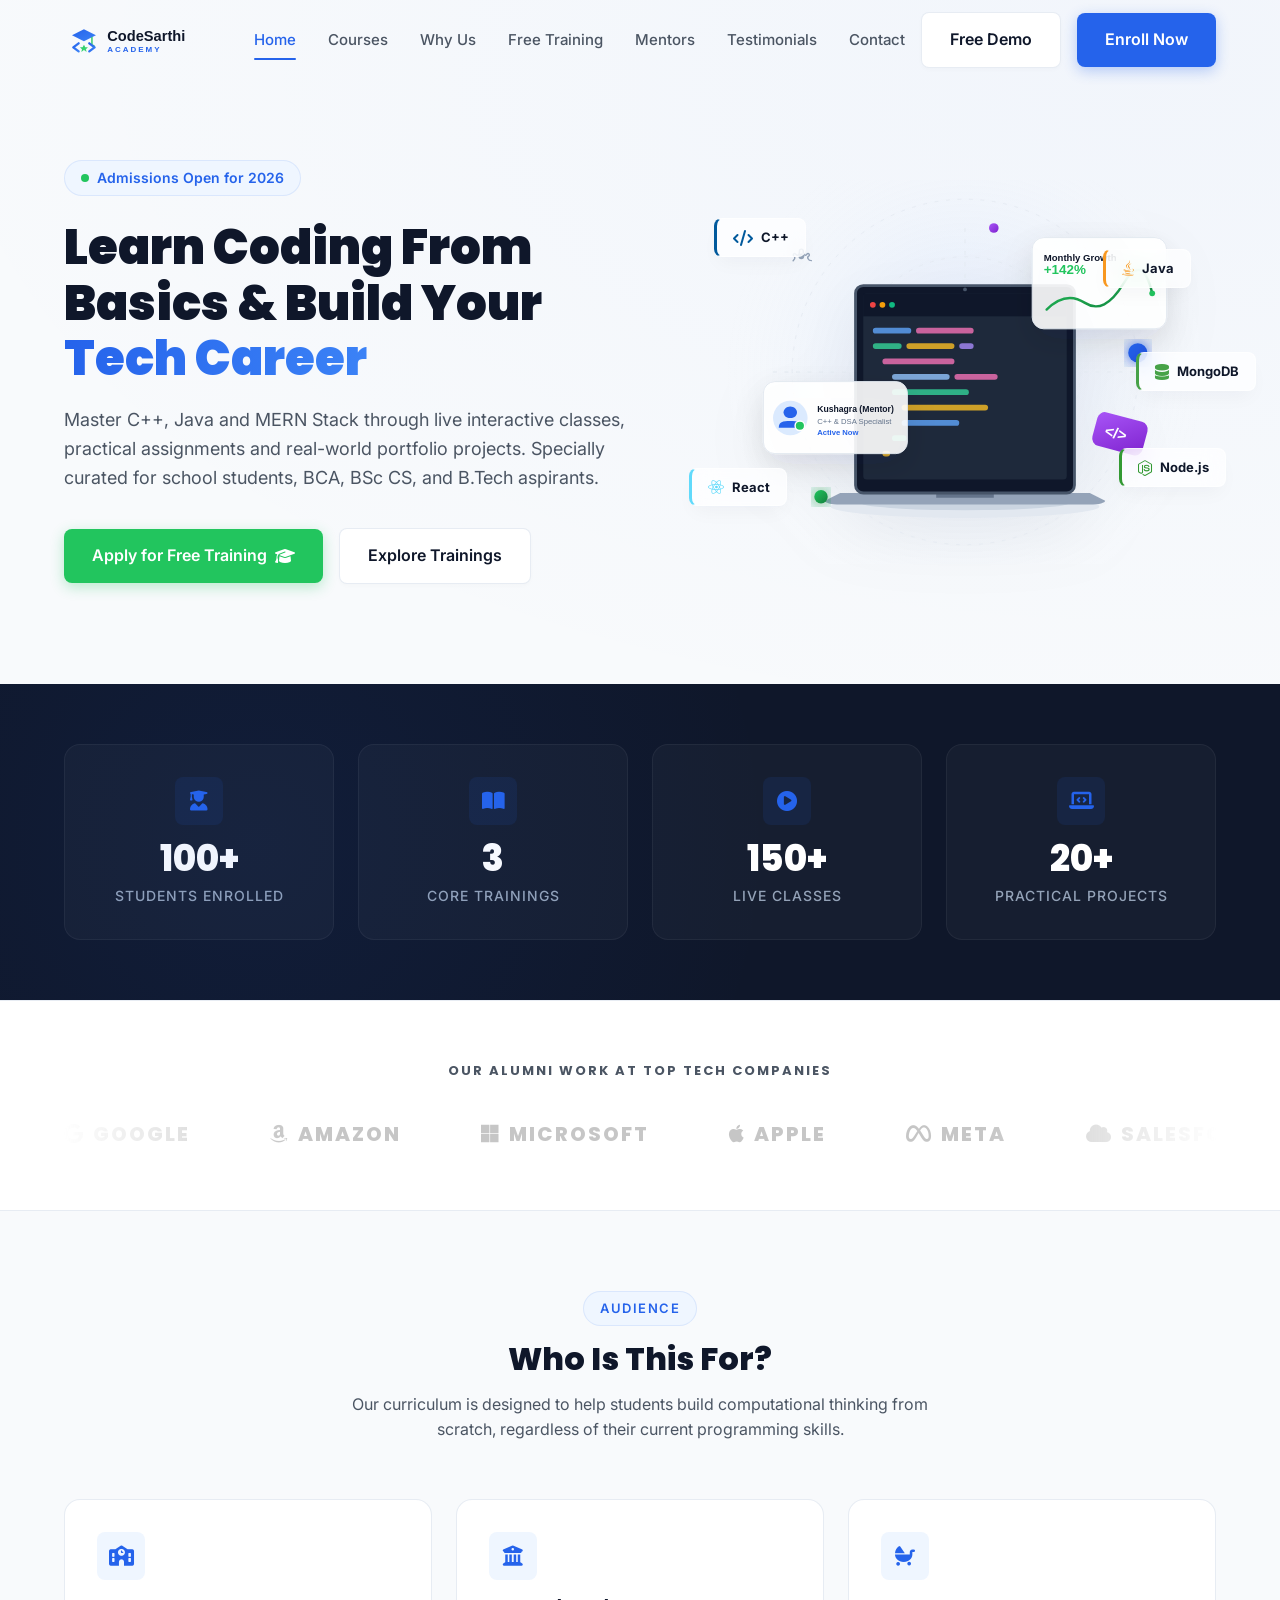
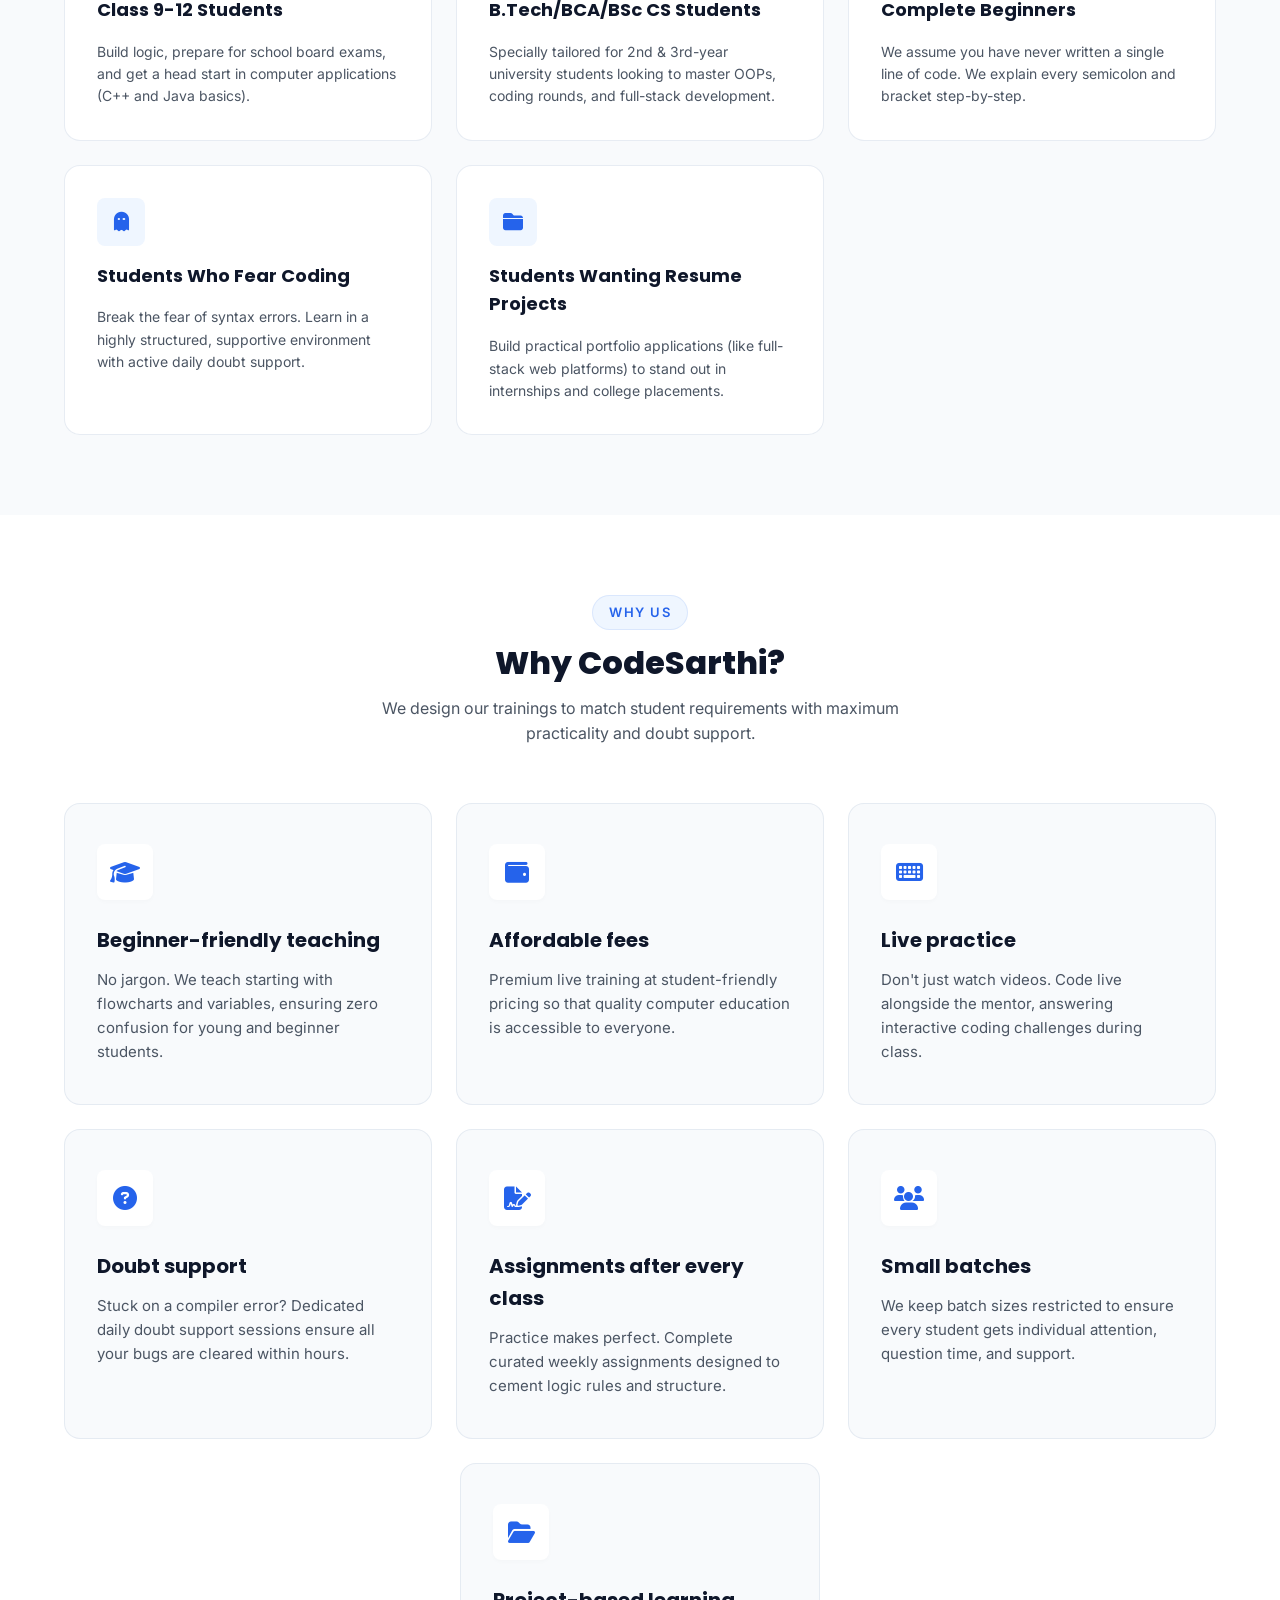
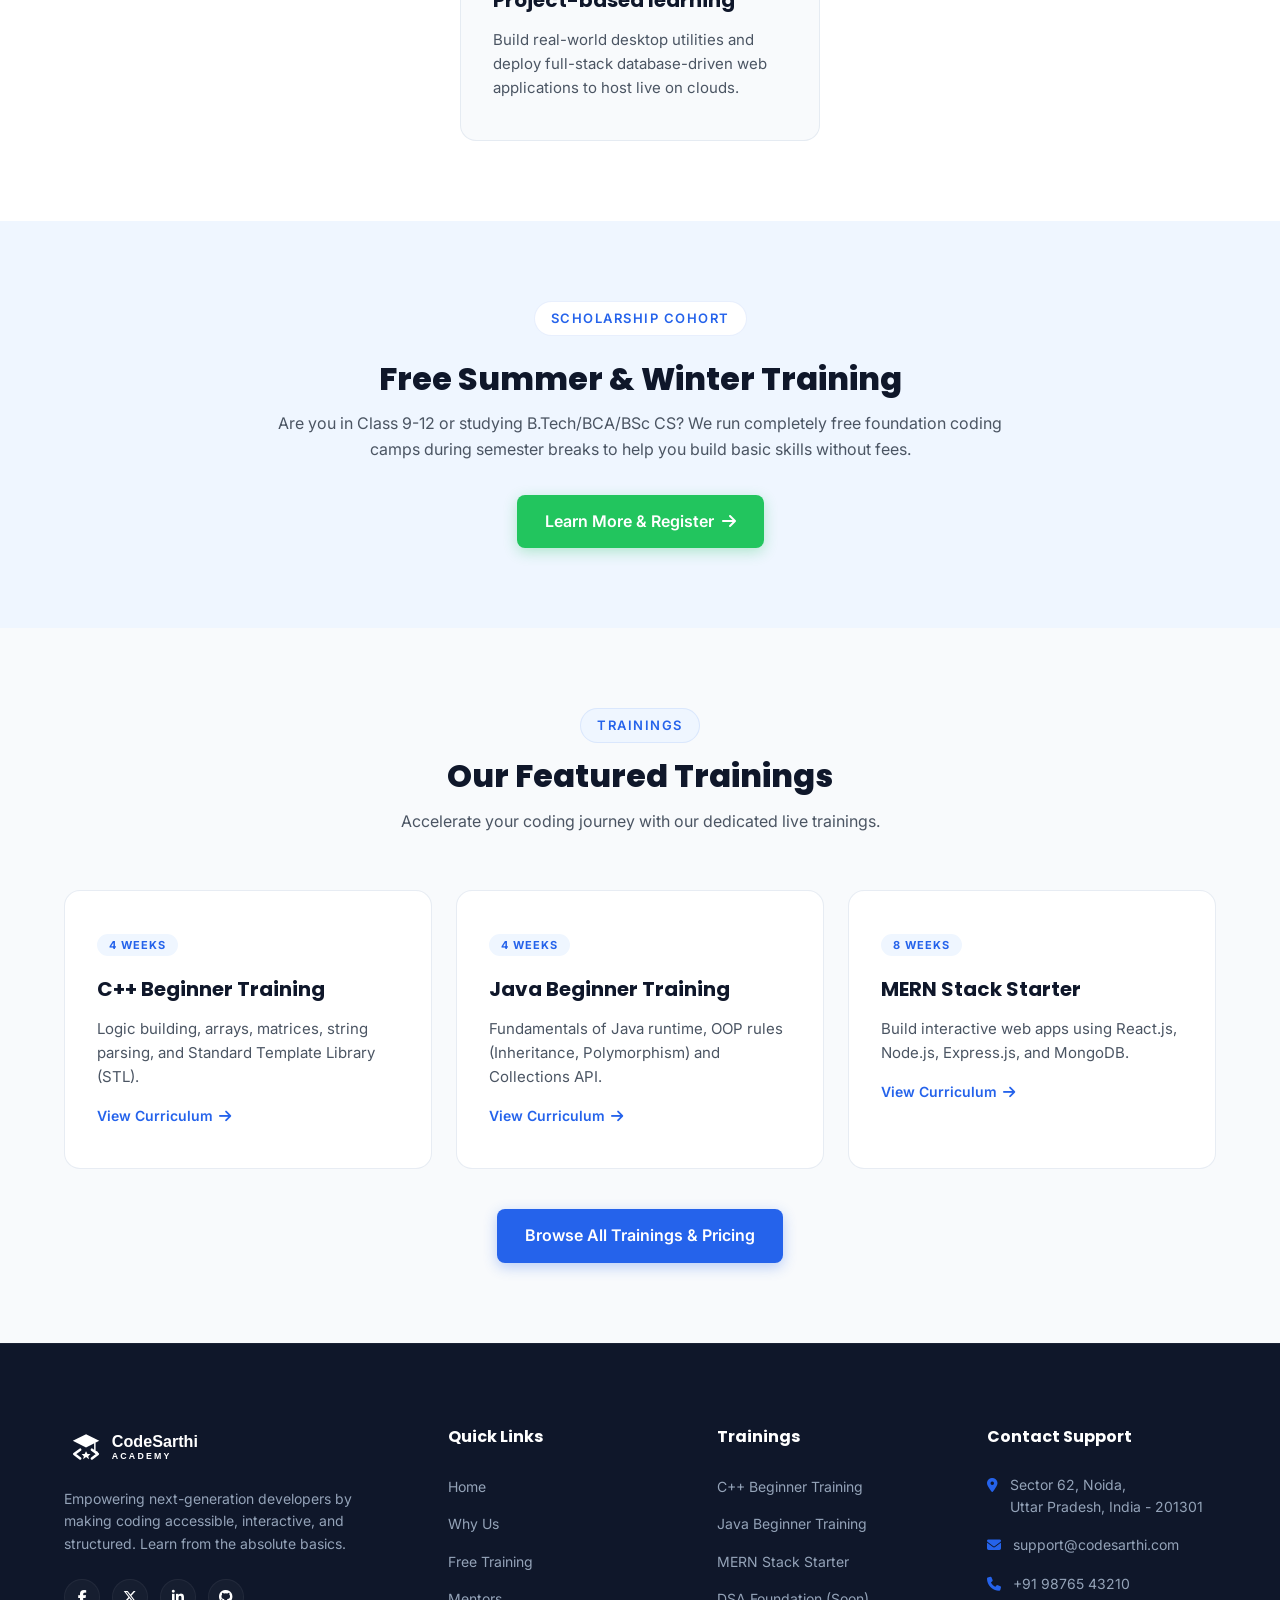
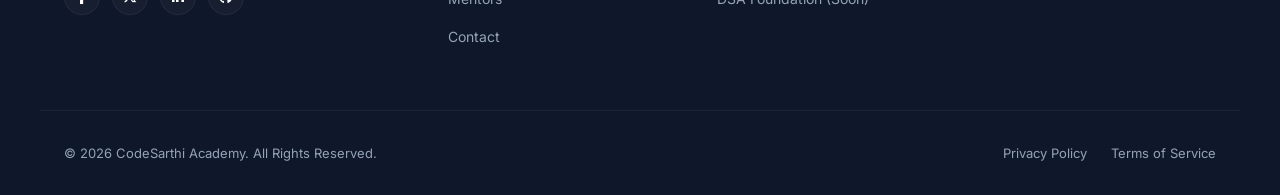
==== commit 8703b4b7: "update commit" ====
--- a/index.html
+++ b/index.html
@@ -390,7 +390,7 @@
     </div>
     
     <div class="container footer-bottom">
-      <p class="footer-copy">&copy; 2026 CodeSarthi Academy. All Rights Reserved. Built with HTML, CSS, and Vanilla JS.</p>
+      <p class="footer-copy">&copy; 2026 CodeSarthi Academy. All Rights Reserved.</p>
       <div class="footer-meta-links">
         <a href="#" class="footer-meta-link">Privacy Policy</a>
         <a href="#" class="footer-meta-link">Terms of Service</a>
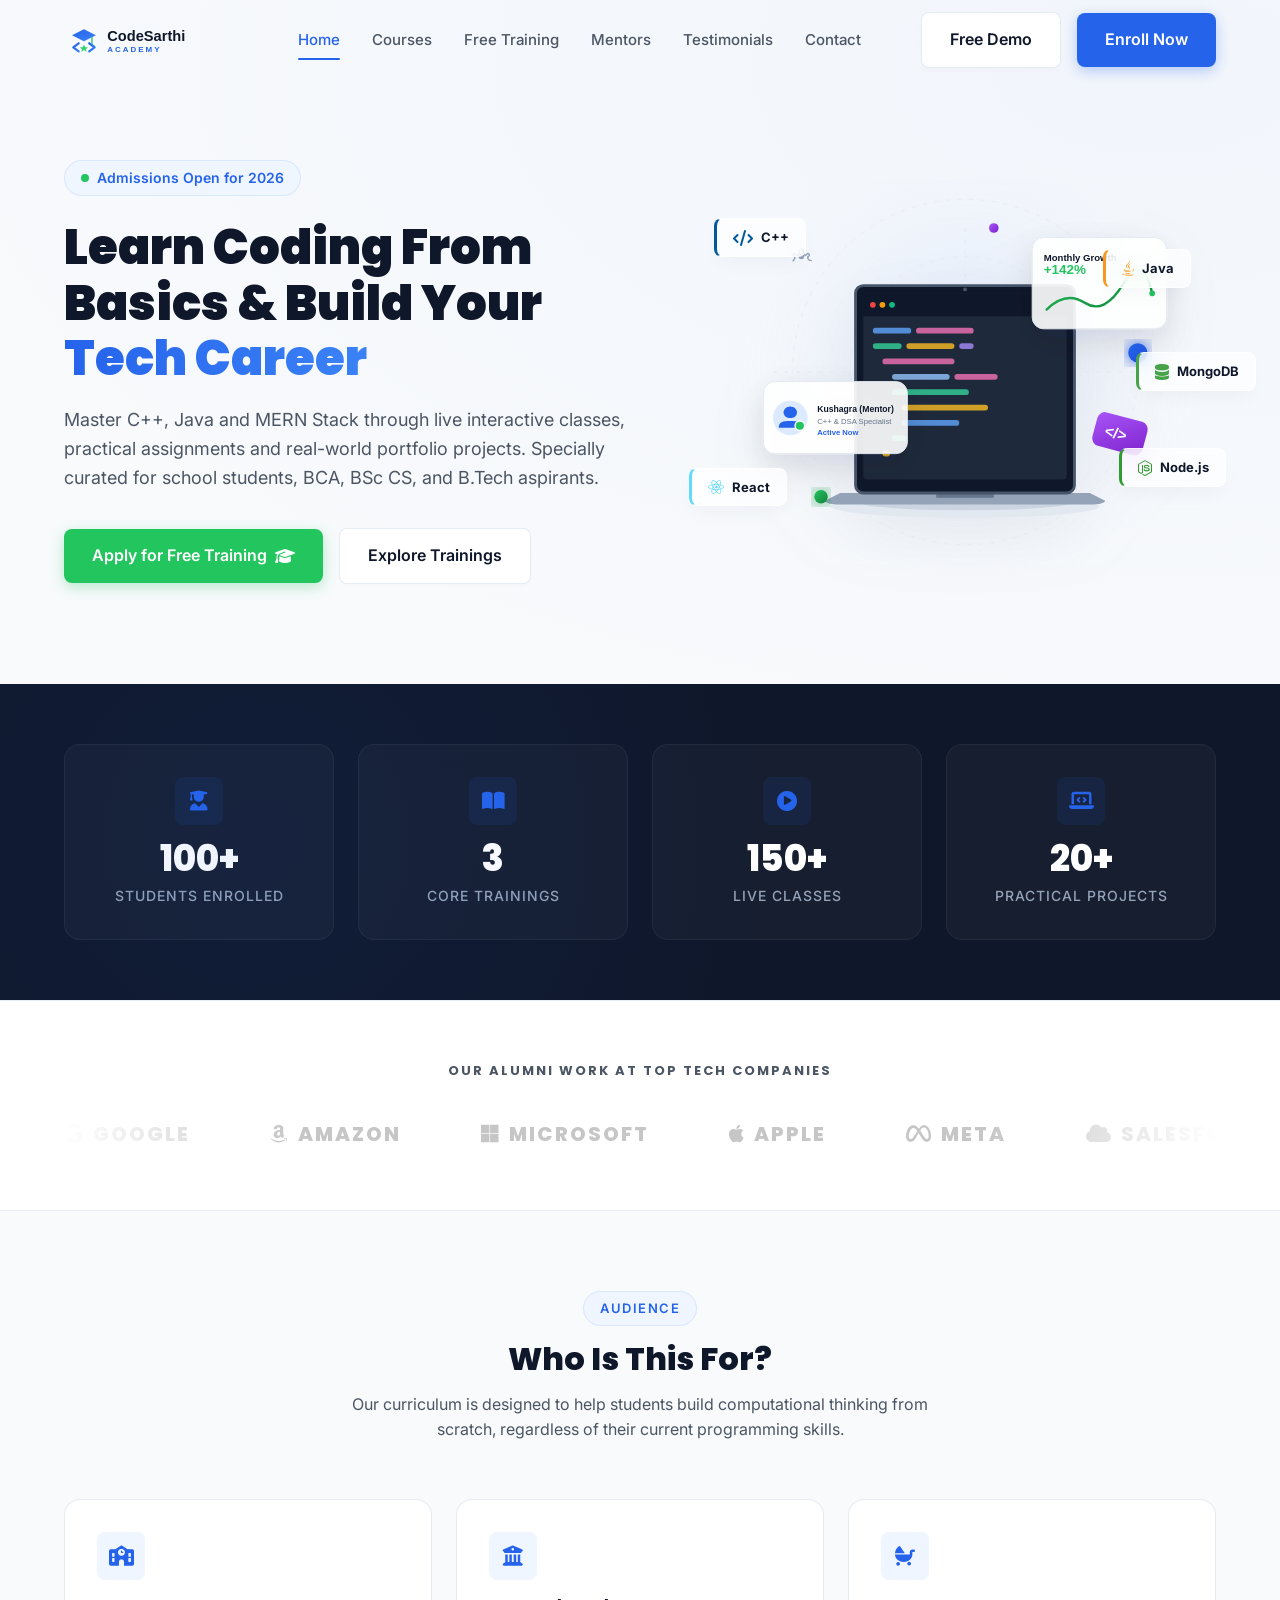
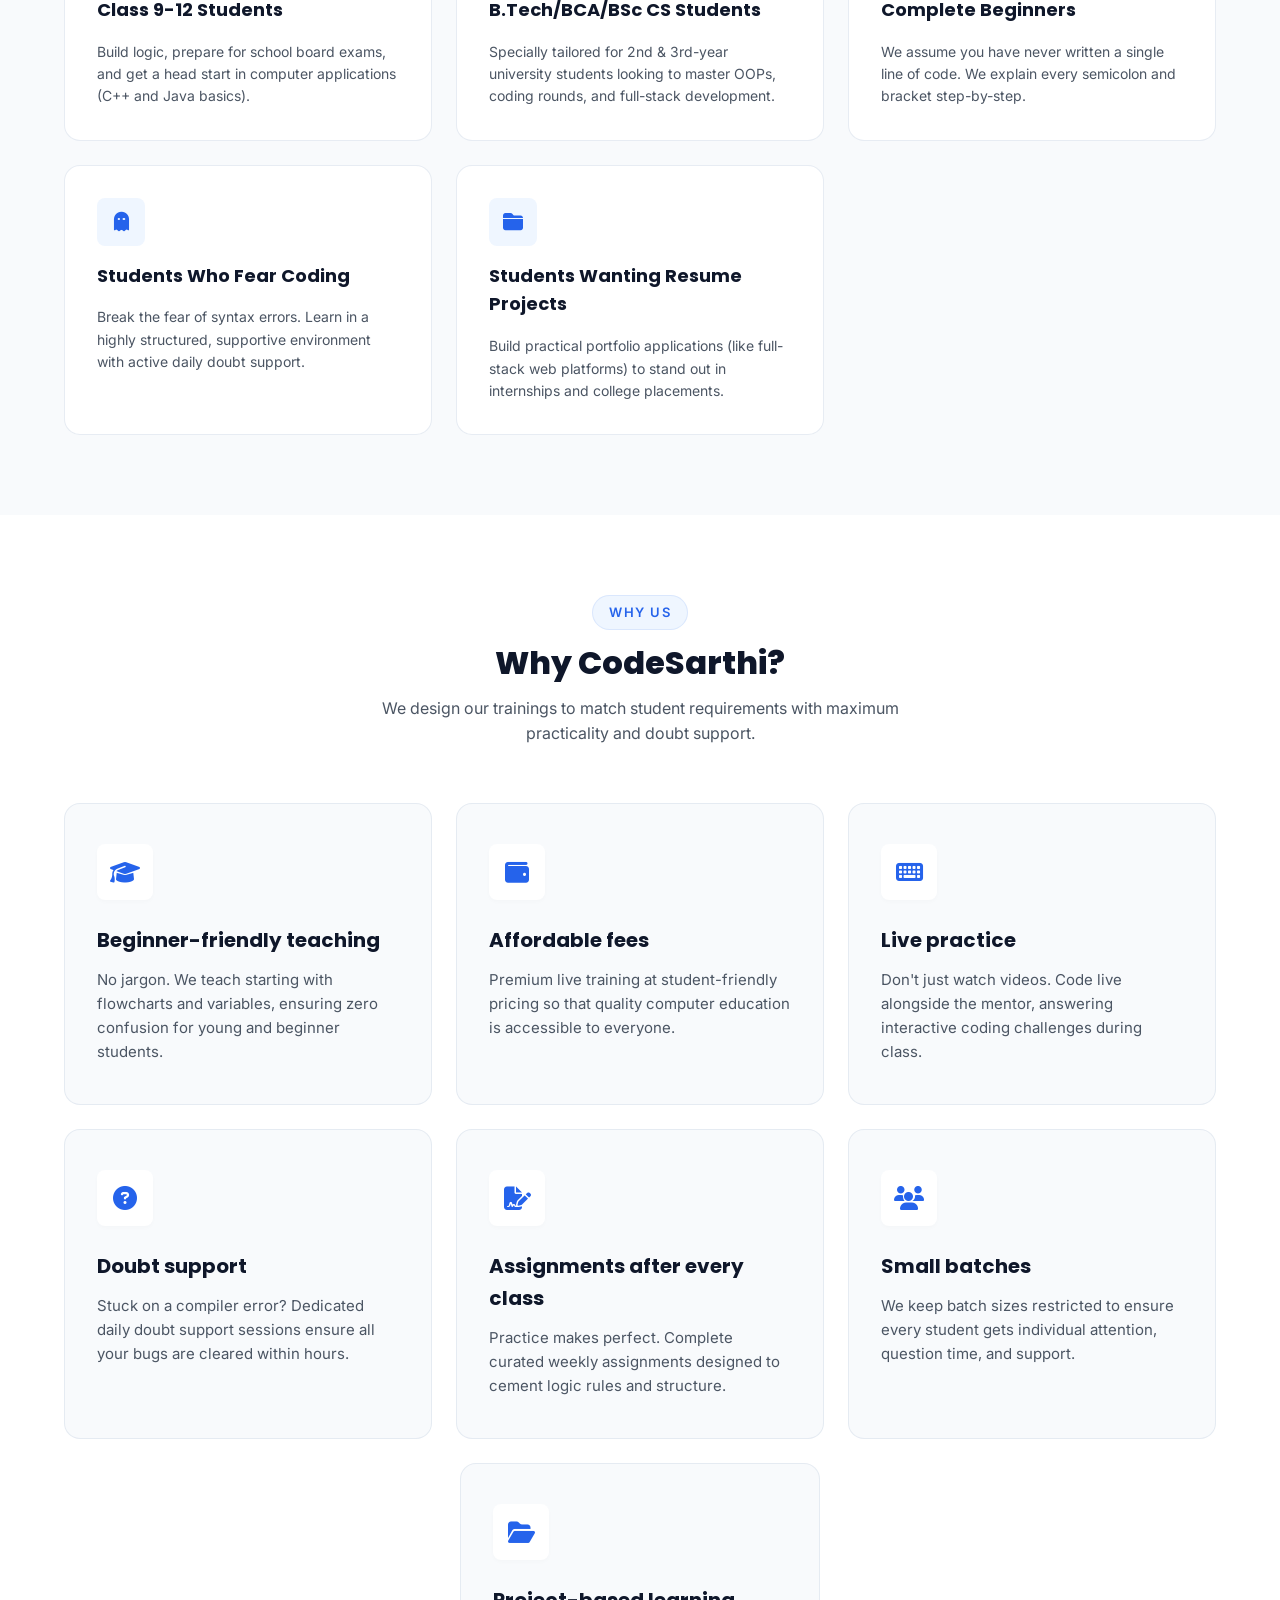
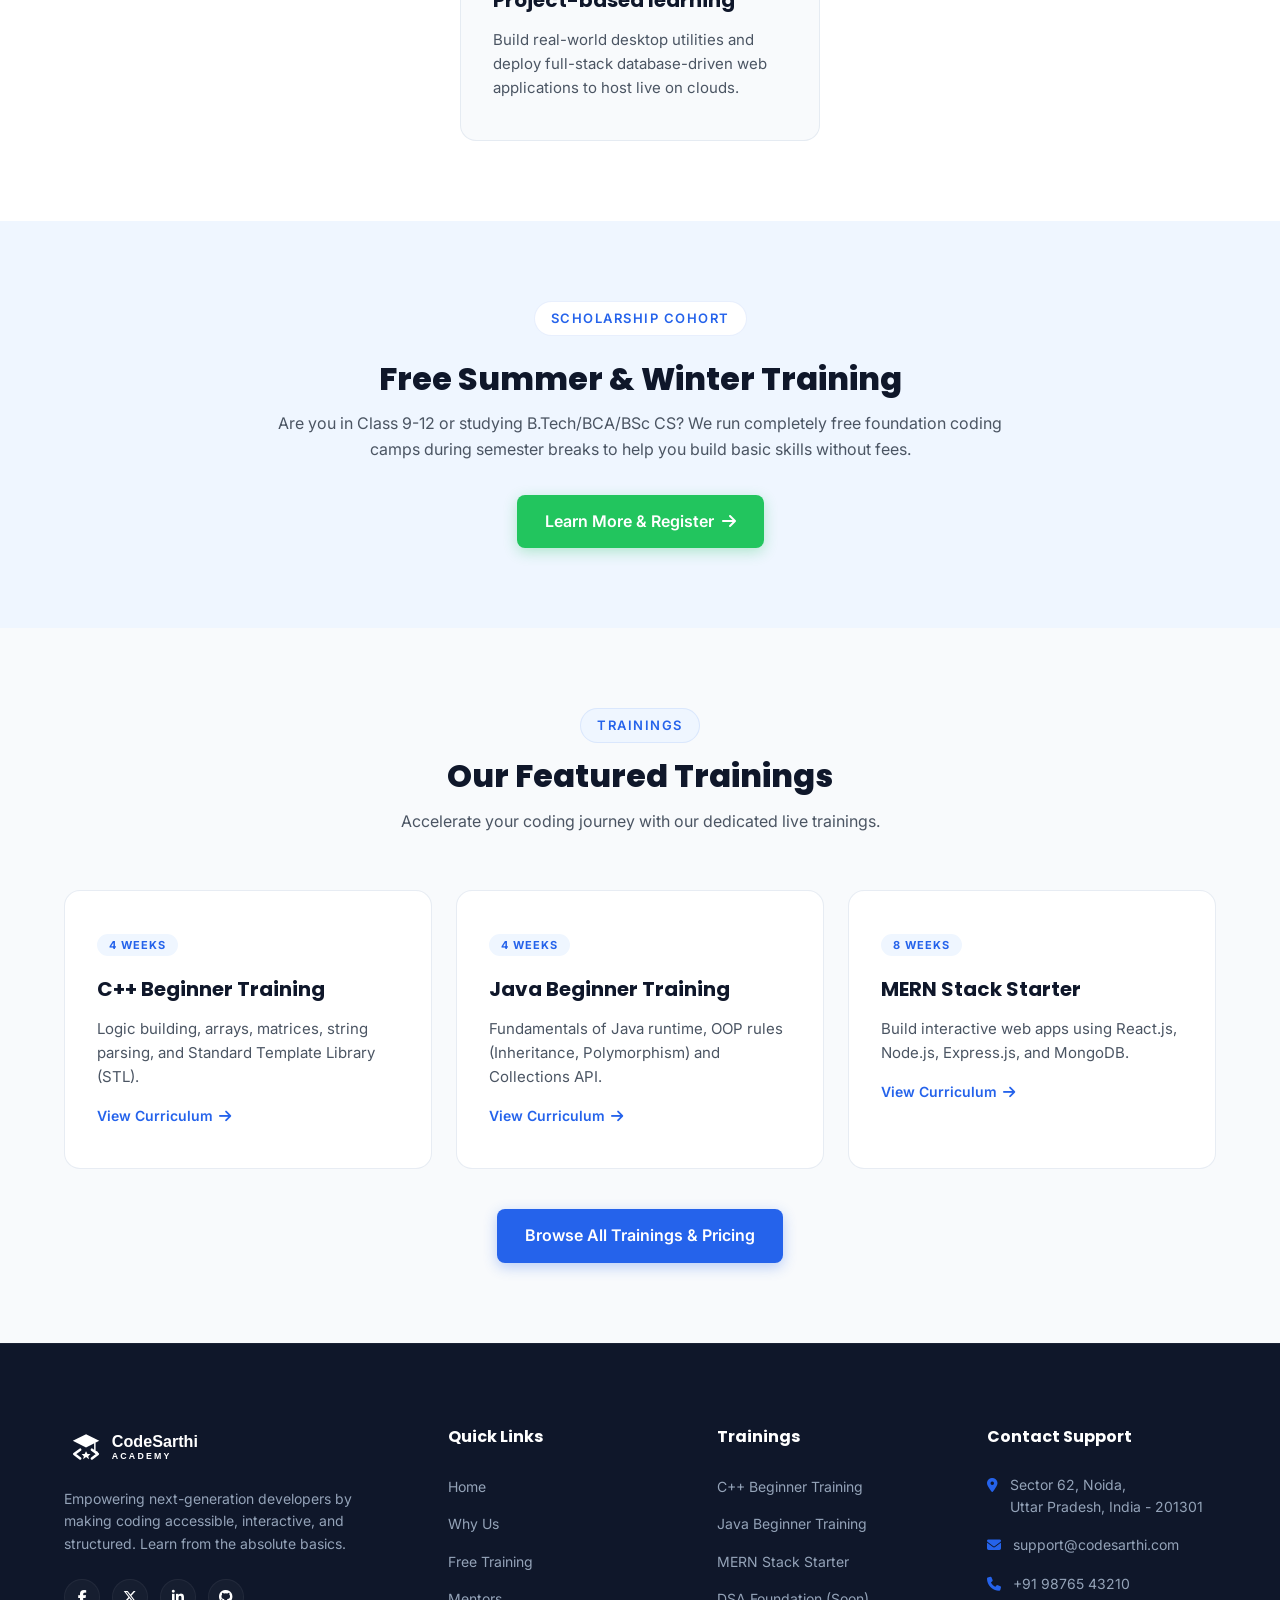
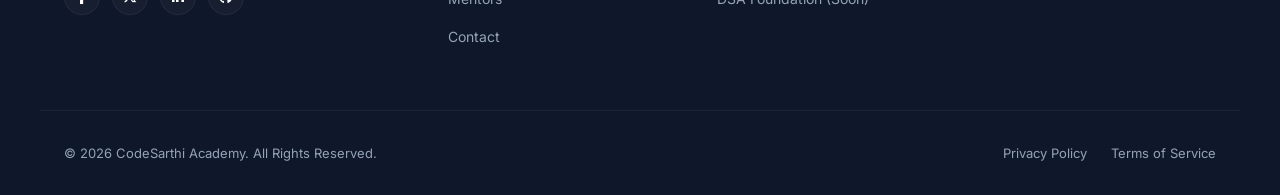
==== commit 12738028: "Remove 'Why Us' from header and make courses header scroll-aware" ====
--- a/index.html
+++ b/index.html
@@ -46,7 +46,6 @@
       <nav class="nav-menu">
         <a href="index.html" class="nav-link active">Home</a>
         <a href="courses.html" class="nav-link">Courses</a>
-        <a href="index.html#why-us" class="nav-link">Why Us</a>
         <a href="training.html" class="nav-link">Free Training</a>
         <a href="mentors.html" class="nav-link">Mentors</a>
         <a href="testimonials.html" class="nav-link">Testimonials</a>
